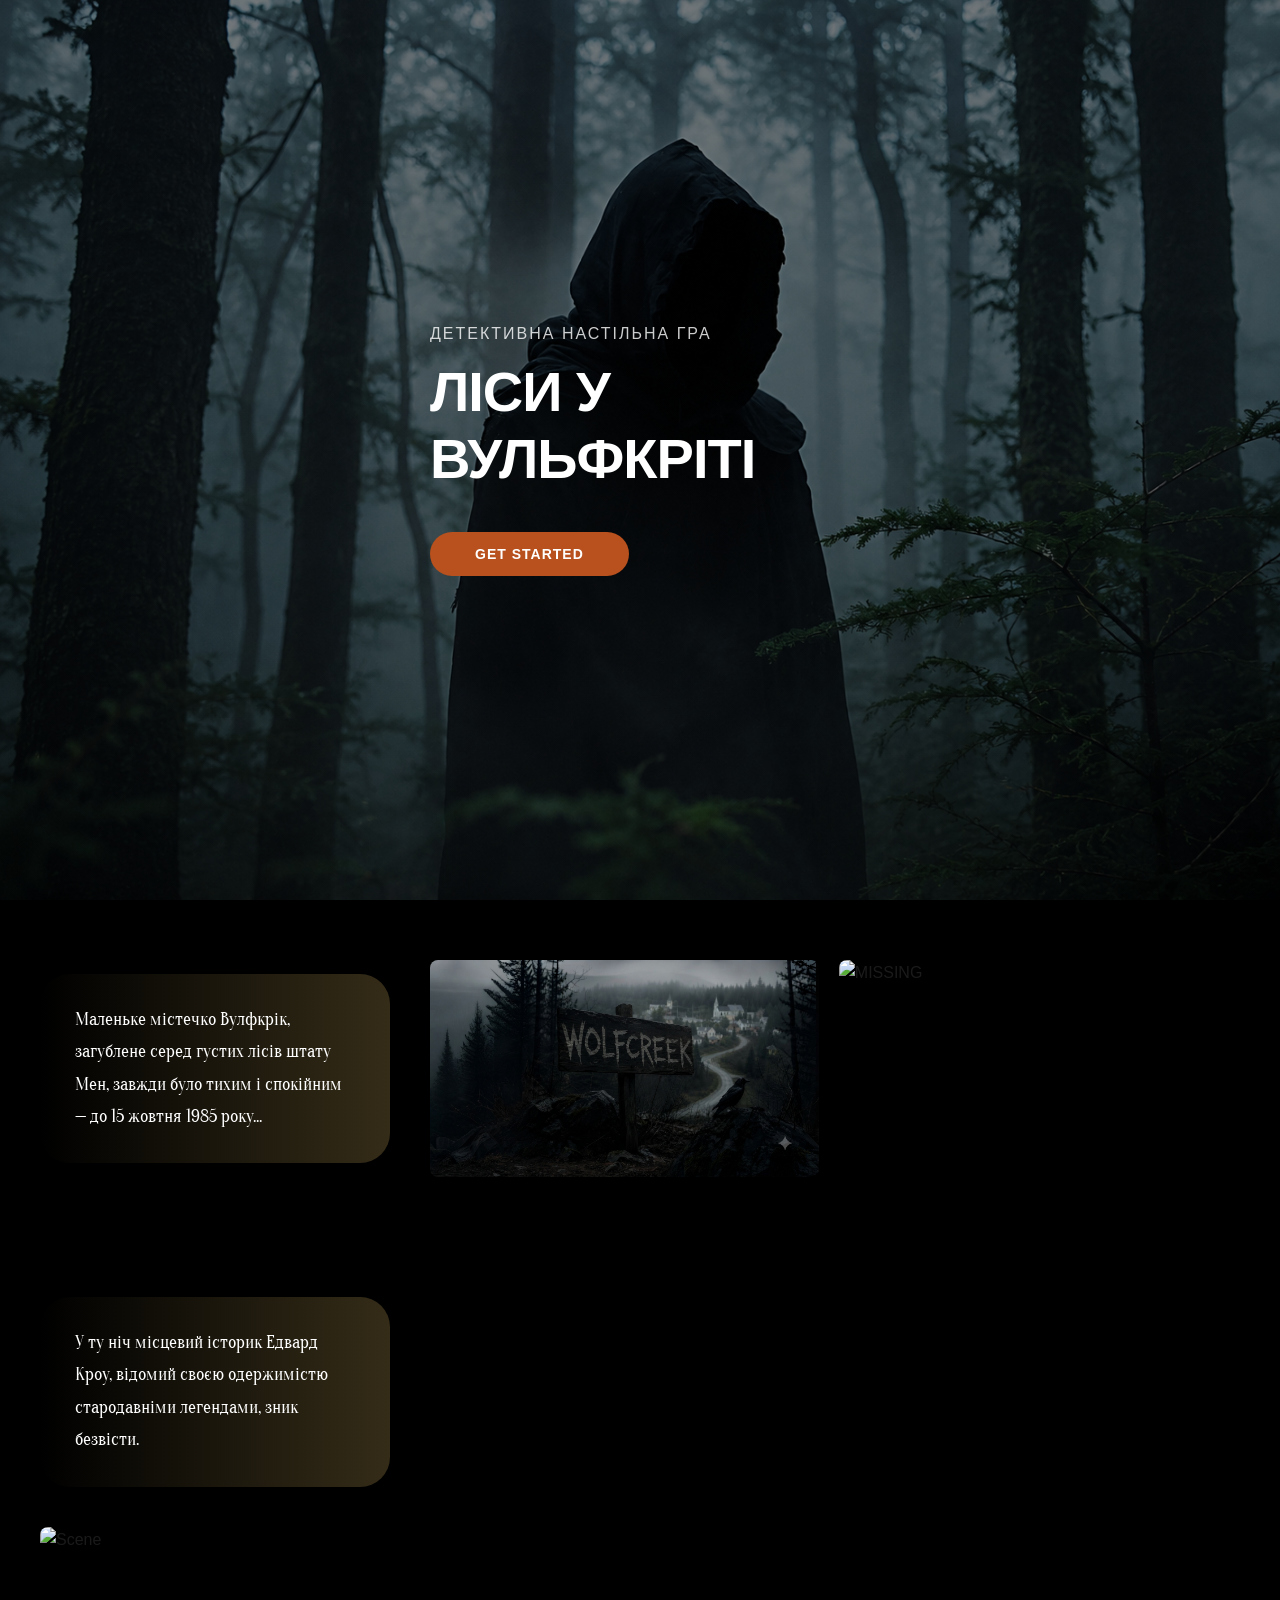
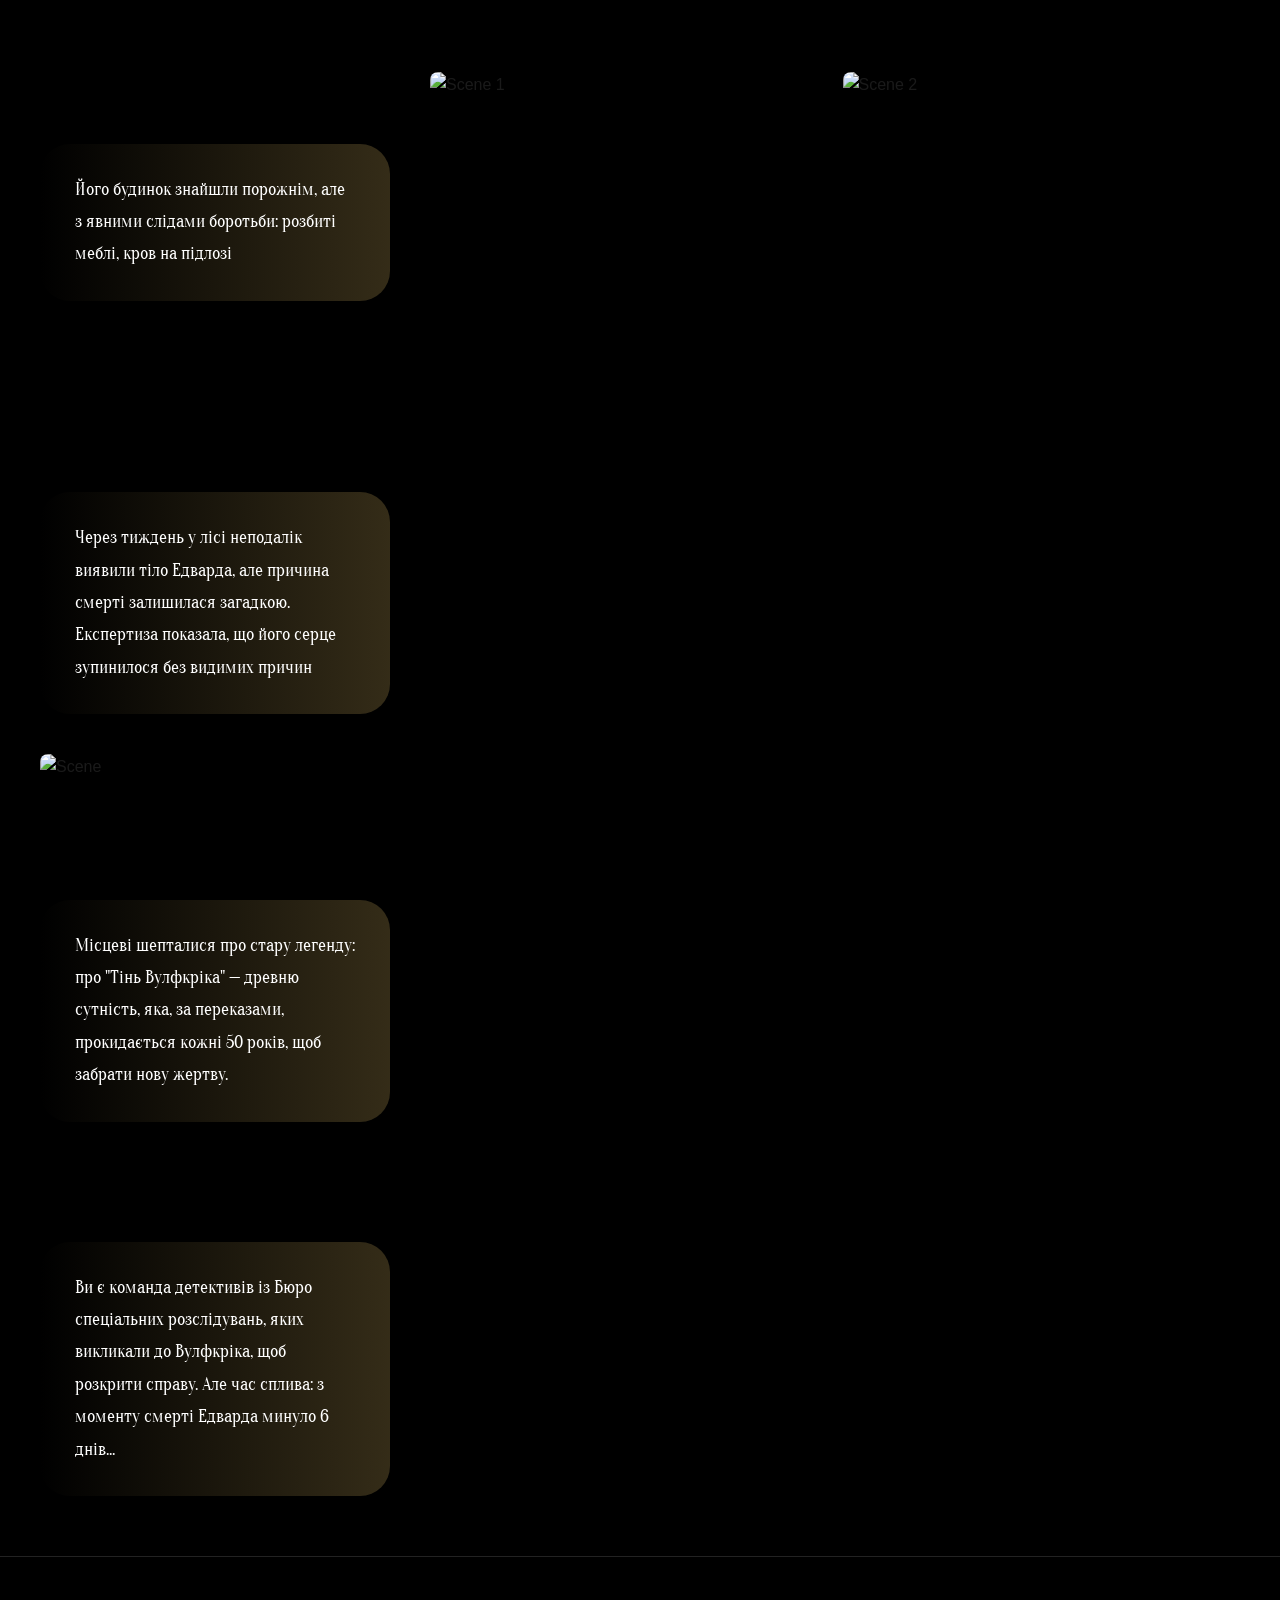
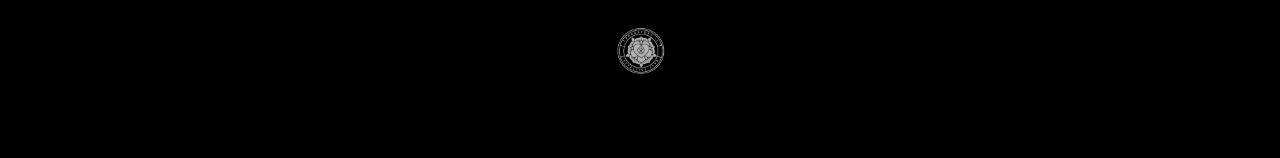
==== index.html @ d351cd29 "Replace all image files with PNG versions - Change until dawn yippie to .png - Change Без названия (" ====
<!DOCTYPE html>
<html lang="uk">
<head>
    <meta charset="UTF-8">
    <meta name="viewport" content="width=device-width, initial-scale=1.0">
    <title>Ліси у Вульфкріті</title>
    <link rel="stylesheet" href="style.css">
</head>
<body>
    <main>
        <!-- HERO -->
        <section class="hero">
            <div class="hero-content">
                <h1>
                    <span class="subtitle">ДЕТЕКТИВНА НАСТІЛЬНА ГРА</span>
                    <span class="title">ЛІСИ У ВУЛЬФКРІТІ</span>
                </h1>
                <button class="btn-start" id="btnStart">GET STARTED</button>
            </div>

            <div class="video-overlay" id="videoOverlay"></div>
            <div class="video-container" id="videoContainer">
                <button class="video-close" id="videoClose">✕</button>
                <video id="video" controls playsinline>
                    <source src="assets/video/KLIP.mp4" type="video/mp4">
                </video>
            </div>
        </section>

        <!-- STORY SECTIONS -->
        <section class="story-block">
            <div class="story-content">
                <div class="story-text">
                    <p>Маленьке містечко Вулфкрік, загублене серед густих лісів штату Мен, завжди було тихим і спокійним — до 15 жовтня 1985 року...</p>
                </div>
                <div class="story-images">
                    <img src="assets/images/wookfcreek.png" alt="WOLFCREEK">
                    <img src="assets/images/until dawn yippie_20260903_191157_0000.png" alt="MISSING">
                </div>
            </div>
        </section>

        <section class="story-block">
            <div class="story-content">
                <div class="story-text">
                    <p>У ту ніч місцевий історик Едвард Кроу, відомий своєю одержимістю стародавніми легендами, зник безвісти.</p>
                </div>
                <img src="assets/images/Без названия (5)_20260903_191218_0000.png" alt="Scene" class="story-image-full">
            </div>
        </section>

        <section class="story-block">
            <div class="story-content">
                <div class="story-text">
                    <p>Його будинок знайшли порожнім, але з явними слідами боротьби: розбиті меблі, кров на підлозі</p>
                </div>
                <div class="story-images-grid">
                    <img src="assets/images/Nature forest Cinematic Lighting setup_20260903_191206_0000.png" alt="Scene 1">
                    <img src="assets/images/small.png" alt="Scene 2">
                </div>
            </div>
        </section>

        <section class="story-block">
            <div class="story-content">
                <div class="story-text">
                    <p>Через тиждень у лісі неподалік виявили тіло Едварда, але причина смерті залишилася загадкою. Експертиза показала, що його серце зупинилося без видимих причин</p>
                </div>
                <img src="assets/images/Без названия (12)_20260903_191248_0000.png" alt="Scene" class="story-image-full">
            </div>
        </section>

        <section class="story-block">
            <div class="story-content">
                <div class="story-text">
                    <p>Місцеві шепталися про стару легенду: про "Тінь Вулфкріка" — древню сутність, яка, за переказами, прокидається кожні 50 років, щоб забрати нову жертву.</p>
                </div>
            </div>
        </section>

        <section class="story-block">
            <div class="story-content">
                <div class="story-text">
                    <p>Ви є команда детективів із Бюро спеціальних розслідувань, яких викликали до Вулфкріка, щоб розкрити справу. Але час сплива: з моменту смерті Едварда минуло 6 днів...</p>
                </div>
            </div>
        </section>

        <!-- FOOTER -->
        <footer class="footer">
            <img src="assets/logo.jpg" alt="Logo" class="footer-logo">
        </footer>
    </main>

    <script src="script.js"></script>
</body>
</html>
---- style.css ----
@import url('https://fonts.googleapis.com/css2?family=Oranienbaum&display=swap');

* {
    margin: 0;
    padding: 0;
    box-sizing: border-box;
}

body {
    background: #0a0a0a;
    color: #1a1a1a;
    font-family: 'Segoe UI', Tahoma, Geneva, Verdana, sans-serif;
    line-height: 1.6;
}

html {
    scroll-behavior: smooth;
}

/* HERO */
.hero {
    position: relative;
    width: 100%;
    height: 100vh;
    background: linear-gradient(rgba(0,0,0,0.5), rgba(0,0,0,0.5)), url('assets/images/ChatGPT_Image_23_июл_2026_г_,_06_25_40_20260903_191120_0000.png');
    background-size: cover;
    background-position: center;
    display: flex;
    align-items: center;
    justify-content: center;
    color: white;
}

.hero-content {
    text-align: left;
    max-width: 500px;
    padding: 0 40px;
}

.hero-content h1 {
    margin: 0;
    line-height: 1.2;
}

.subtitle {
    display: block;
    font-size: 16px;
    font-weight: 300;
    letter-spacing: 2px;
    margin-bottom: 15px;
    opacity: 0.8;
}

.title {
    display: block;
    font-size: 56px;
    font-weight: 700;
    letter-spacing: -1px;
    margin-bottom: 40px;
}

.btn-start {
    background: #b8511d;
    color: white;
    border: none;
    padding: 14px 45px;
    font-size: 14px;
    font-weight: 600;
    letter-spacing: 1px;
    border-radius: 50px;
    cursor: pointer;
    transition: all 0.3s ease;
    text-transform: uppercase;
}

.btn-start:hover {
    background: #9d4519;
    transform: scale(1.05);
}

/* VIDEO */
.video-overlay {
    position: fixed;
    top: 0;
    left: 0;
    width: 100%;
    height: 100%;
    background: rgba(0,0,0,0.8);
    opacity: 0;
    visibility: hidden;
    z-index: 100;
    transition: all 0.3s ease;
}

.video-overlay.active {
    opacity: 1;
    visibility: visible;
}

.video-container {
    position: fixed;
    top: 50%;
    left: 50%;
    transform: translate(-50%, -50%) scale(0.95);
    width: 90%;
    max-width: 800px;
    z-index: 101;
    opacity: 0;
    visibility: hidden;
    transition: all 0.3s ease;
}

.video-container.active {
    opacity: 1;
    visibility: visible;
    transform: translate(-50%, -50%) scale(1);
}

.video-container video {
    width: 100%;
    height: auto;
    display: block;
    background: #000;
}

.video-close {
    position: absolute;
    top: -40px;
    right: 0;
    background: none;
    border: none;
    color: white;
    font-size: 28px;
    cursor: pointer;
    opacity: 0.7;
    transition: opacity 0.2s;
}

.video-close:hover {
    opacity: 1;
}

/* STORY BLOCKS */
.story-block {
    background: #000;
    padding: 60px 40px;
    min-height: auto;
}

.story-content {
    max-width: 1200px;
    margin: 0 auto;
    display: flex;
    gap: 40px;
    align-items: center;
    flex-wrap: wrap;
}

.story-text {
    background: linear-gradient(to right, rgba(0, 0, 0, 0.25), rgba(209, 176, 95, 0.25));
    padding: 30px 35px;
    border-radius: 30px;
    flex: 0 1 350px;
    font-size: 18px;
    line-height: 1.8;
    color: #ffffff;
    backdrop-filter: blur(10px);
}

.story-text p {
    margin: 0;
    font-family: 'Oranienbaum', serif;
    color: #ffffff;
}

.story-images {
    display: flex;
    gap: 20px;
    flex: 1;
    min-width: 300px;
}

.story-images img {
    width: 48%;
    height: auto;
    object-fit: cover;
    border-radius: 8px;
}

.story-image-full {
    width: 100%;
    height: auto;
    max-height: 500px;
    object-fit: cover;
    border-radius: 8px;
}

.story-images-grid {
    display: grid;
    grid-template-columns: 1fr 1fr;
    gap: 15px;
    flex: 1;
    min-width: 300px;
}

.story-images-grid img {
    width: 100%;
    height: 300px;
    object-fit: cover;
    border-radius: 8px;
}

/* FOOTER */
.footer {
    background: #000;
    padding: 40px 20px;
    text-align: center;
    border-top: 1px solid #222;
}

.footer-logo {
    max-width: 80px;
    height: auto;
    opacity: 0.7;
}

/* MOBILE */
@media (max-width: 768px) {
    .title {
        font-size: 32px;
        margin-bottom: 25px;
    }

    .subtitle {
        font-size: 13px;
        margin-bottom: 10px;
    }

    .btn-start {
        padding: 12px 35px;
        font-size: 12px;
    }

    .story-content {
        flex-direction: column;
        padding: 40px 20px;
        gap: 20px;
    }

    .story-text {
        width: 100%;
        flex: 1;
        font-size: 16px;
        padding: 25px 20px;
        border-radius: 20px;
        background: linear-gradient(to right, rgba(0, 0, 0, 0.25), rgba(209, 176, 95, 0.25));
        backdrop-filter: blur(10px);
        color: #ffffff;
    }

    .story-text p {
        color: #ffffff;
        font-family: 'Oranienbaum', serif;
    }

    .story-images,
    .story-images-grid {
        width: 100%;
    }

    .story-image-full {
        max-height: 400px;
    }

    .story-images-grid img {
        height: 200px;
    }

    .hero-content {
        padding: 0 20px;
    }

    .story-block {
        padding: 40px 0;
    }
}
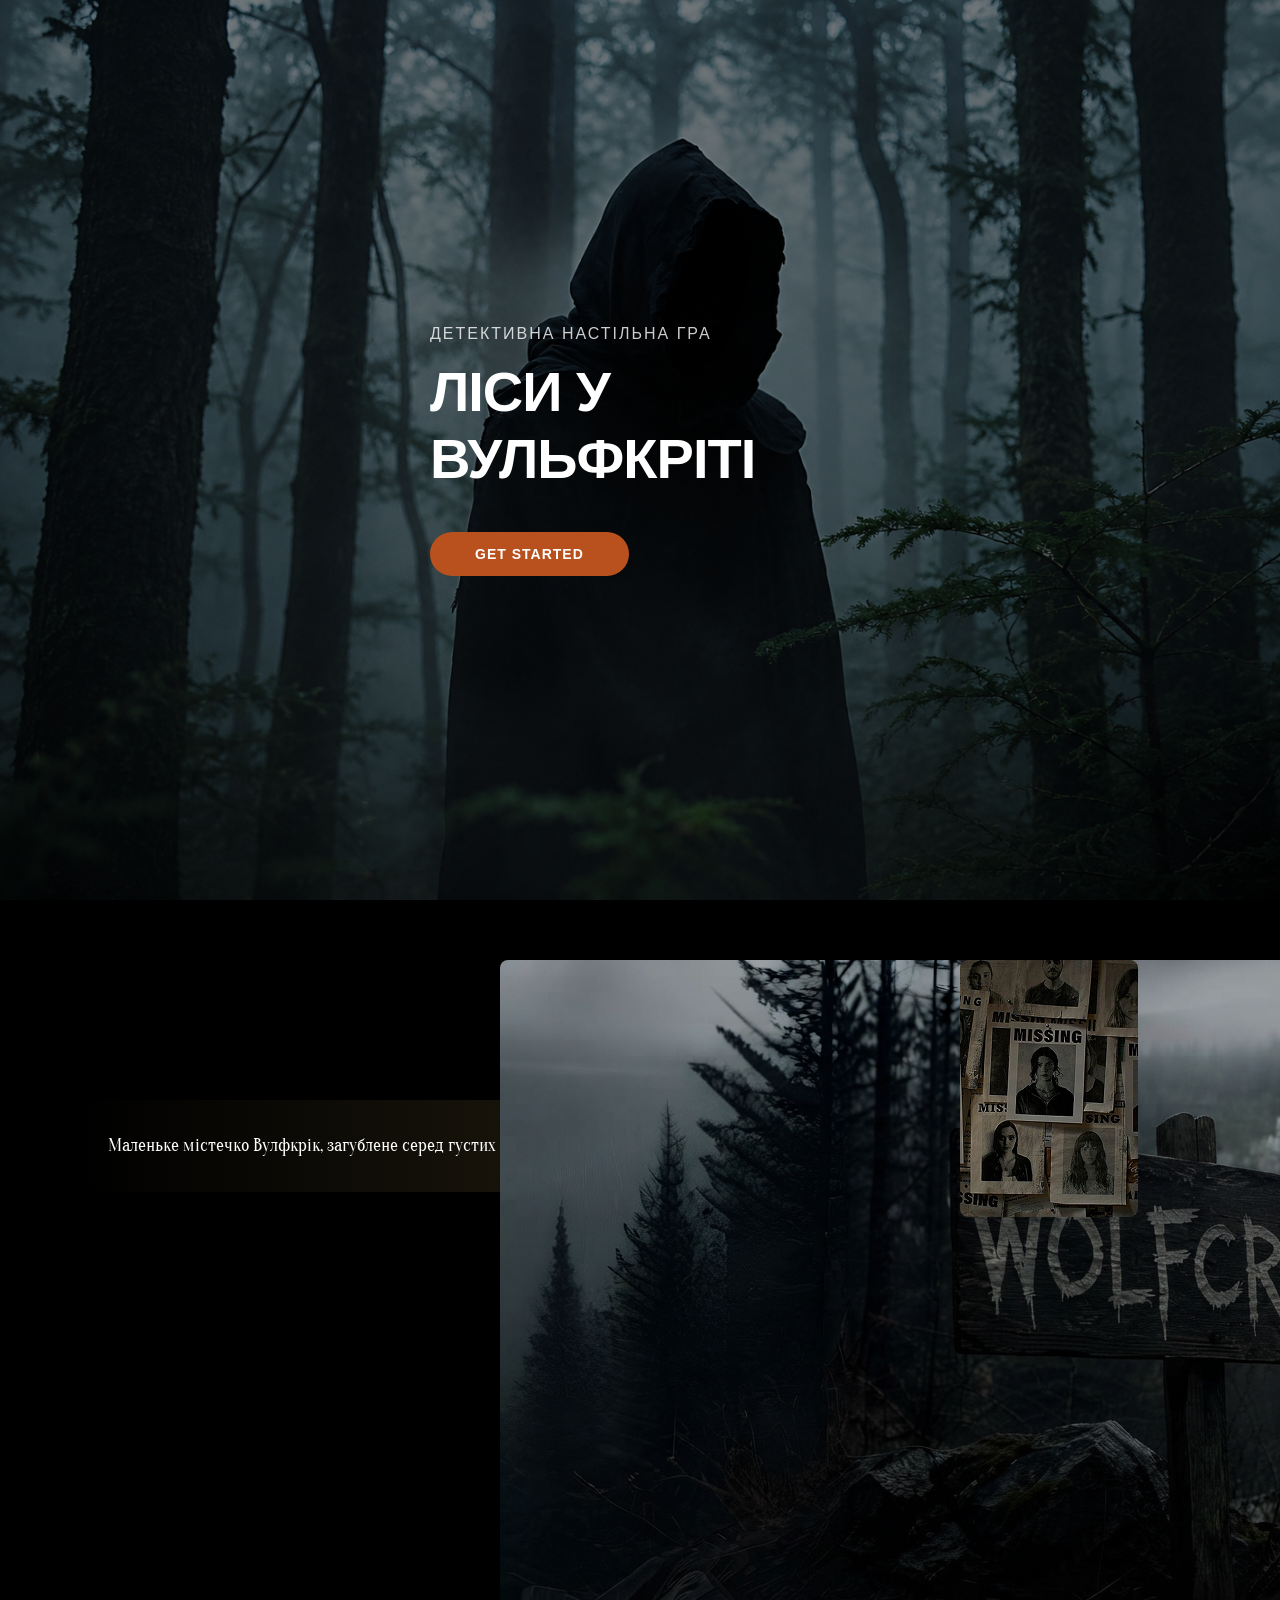
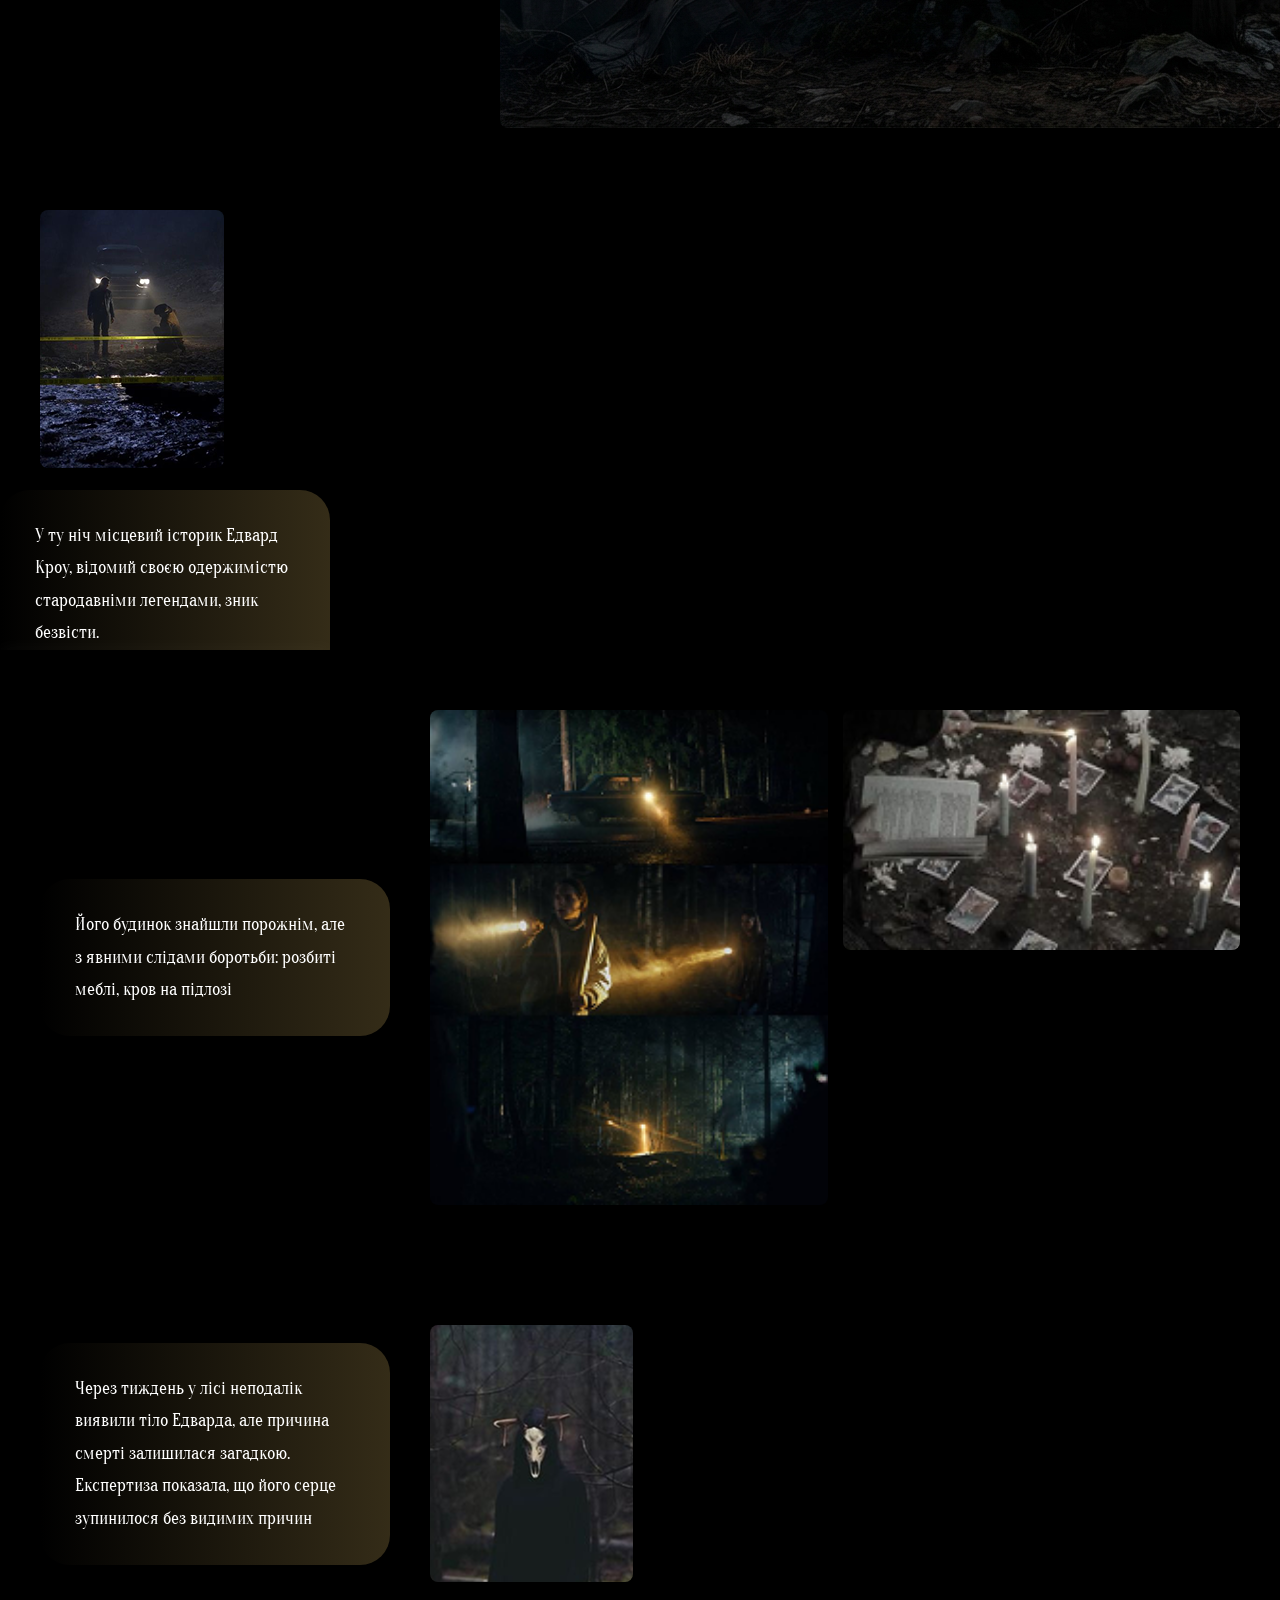
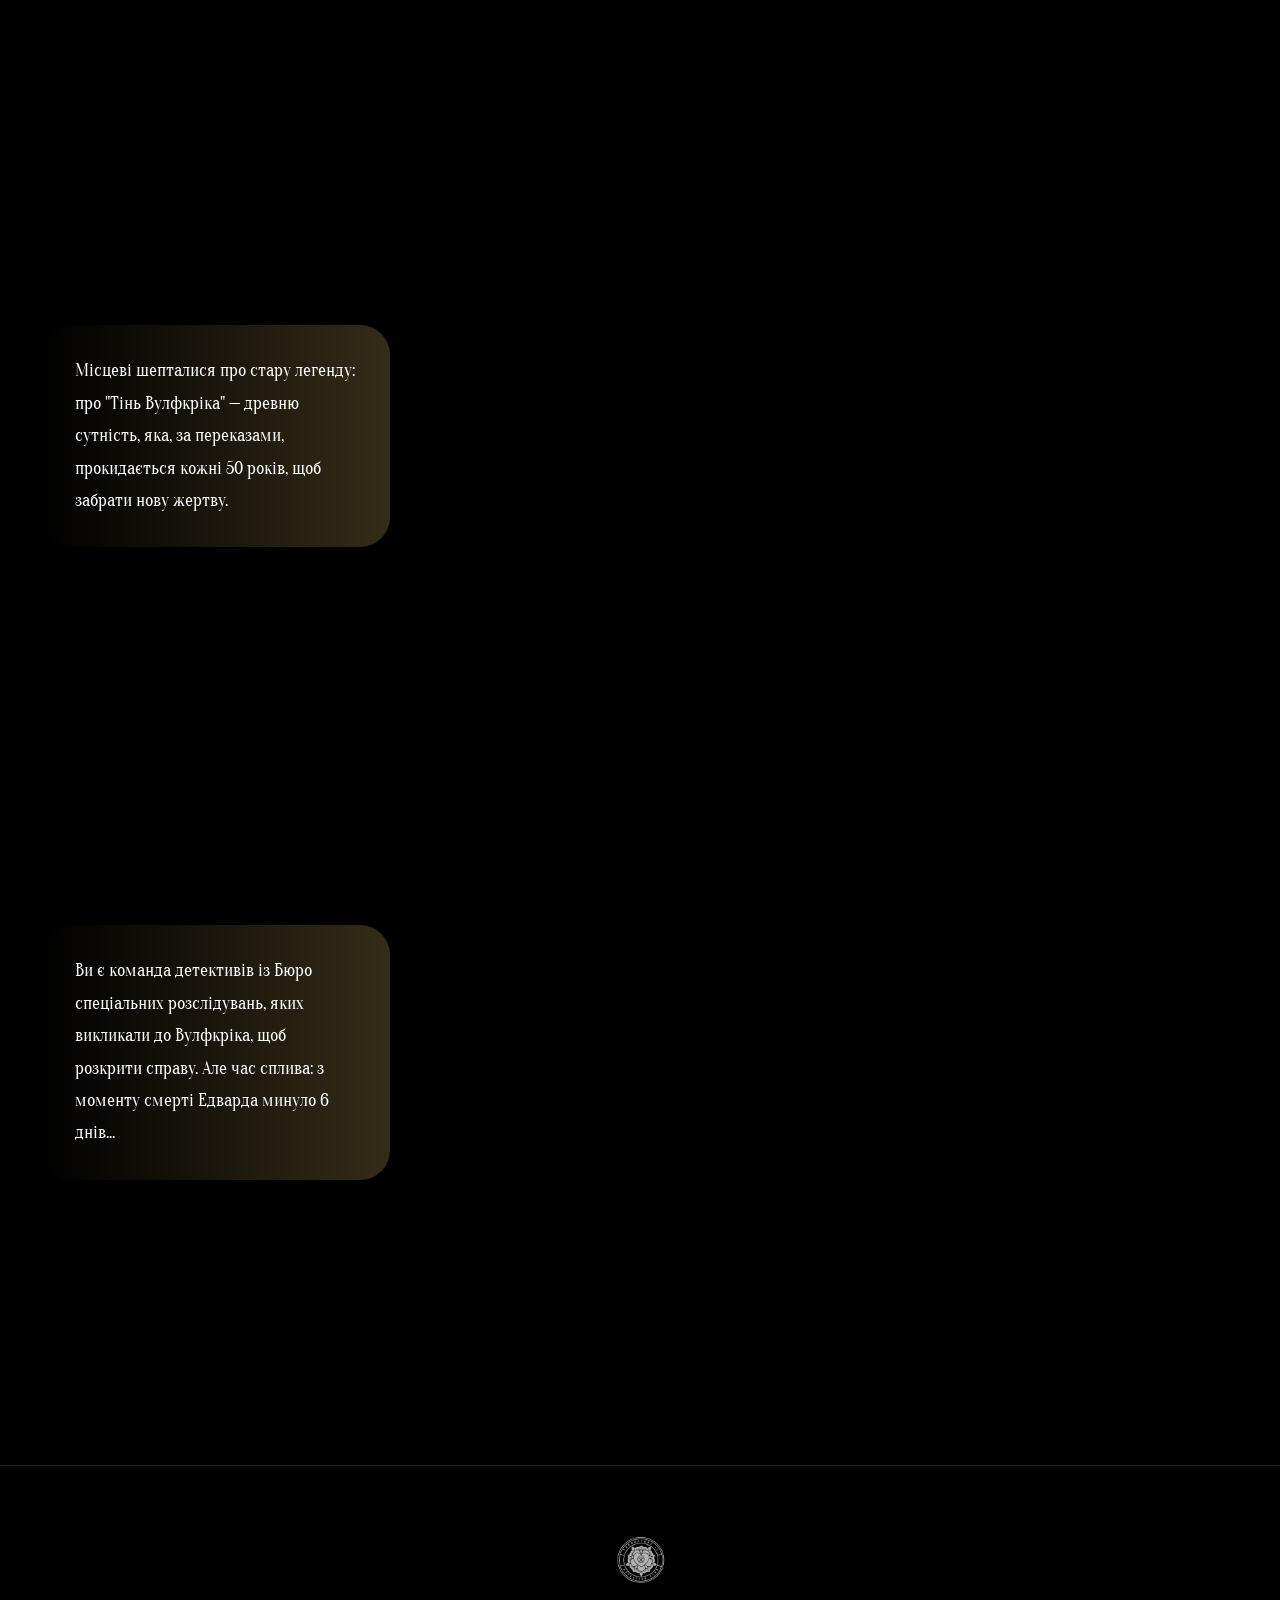
==== commit 77d4d1c0: "Position images and text with absolute coordinates - Position wookfcreek.png at left 500px - Positio" ====
--- a/index.html
+++ b/index.html
@@ -28,21 +28,21 @@
         </section>
 
         <!-- STORY SECTIONS -->
-        <section class="story-block">
+        <section class="story-block story-block-1">
             <div class="story-content">
-                <div class="story-text">
+                <div class="story-text text-top-200-right-200">
                     <p>Маленьке містечко Вулфкрік, загублене серед густих лісів штату Мен, завжди було тихим і спокійним — до 15 жовтня 1985 року...</p>
                 </div>
                 <div class="story-images">
-                    <img src="assets/images/wookfcreek.png" alt="WOLFCREEK">
-                    <img src="assets/images/until dawn yippie_20260903_191157_0000.png" alt="MISSING">
+                    <img src="assets/images/wookfcreek.png" alt="WOLFCREEK" class="image-left-500">
+                    <img src="assets/images/until dawn yippie_20260903_191157_0000.png" alt="MISSING" class="image-left-960">
                 </div>
             </div>
         </section>
 
-        <section class="story-block">
+        <section class="story-block story-block-2">
             <div class="story-content">
-                <div class="story-text">
+                <div class="story-text text-top-340-right-950">
                     <p>У ту ніч місцевий історик Едвард Кроу, відомий своєю одержимістю стародавніми легендами, зник безвісти.</p>
                 </div>
                 <img src="assets/images/Без названия (5)_20260903_191218_0000.png" alt="Scene" class="story-image-full">
--- a/style.css
+++ b/style.css
@@ -144,7 +144,16 @@
 .story-block {
     background: #000;
     padding: 60px 40px;
-    min-height: auto;
+    min-height: 600px;
+    position: relative;
+}
+
+.story-block-1 {
+    min-height: 850px;
+}
+
+.story-block-2 {
+    min-height: 500px;
 }
 
 .story-content {
@@ -181,17 +190,17 @@
 }
 
 .story-images img {
-    width: 48%;
-    height: auto;
-    object-fit: cover;
+    width: auto;
+    height: auto;
+    object-fit: contain;
     border-radius: 8px;
 }
 
 .story-image-full {
-    width: 100%;
-    height: auto;
-    max-height: 500px;
-    object-fit: cover;
+    width: auto;
+    height: auto;
+    max-width: 100%;
+    object-fit: contain;
     border-radius: 8px;
 }
 
@@ -205,9 +214,34 @@
 
 .story-images-grid img {
     width: 100%;
-    height: 300px;
-    object-fit: cover;
+    height: auto;
+    object-fit: contain;
     border-radius: 8px;
+}
+
+/* POSITIONING */
+.image-left-500 {
+    position: absolute;
+    left: 500px;
+    top: 60px;
+}
+
+.image-left-960 {
+    position: absolute;
+    left: 960px;
+    top: 60px;
+}
+
+.text-top-200-right-200 {
+    position: absolute;
+    top: 200px;
+    right: 200px;
+}
+
+.text-top-340-right-950 {
+    position: absolute;
+    top: 340px;
+    right: 950px;
 }
 
 /* FOOTER */
@@ -269,11 +303,12 @@
     }
 
     .story-image-full {
-        max-height: 400px;
+        max-width: 100%;
+        height: auto;
     }
 
     .story-images-grid img {
-        height: 200px;
+        height: auto;
     }
 
     .hero-content {
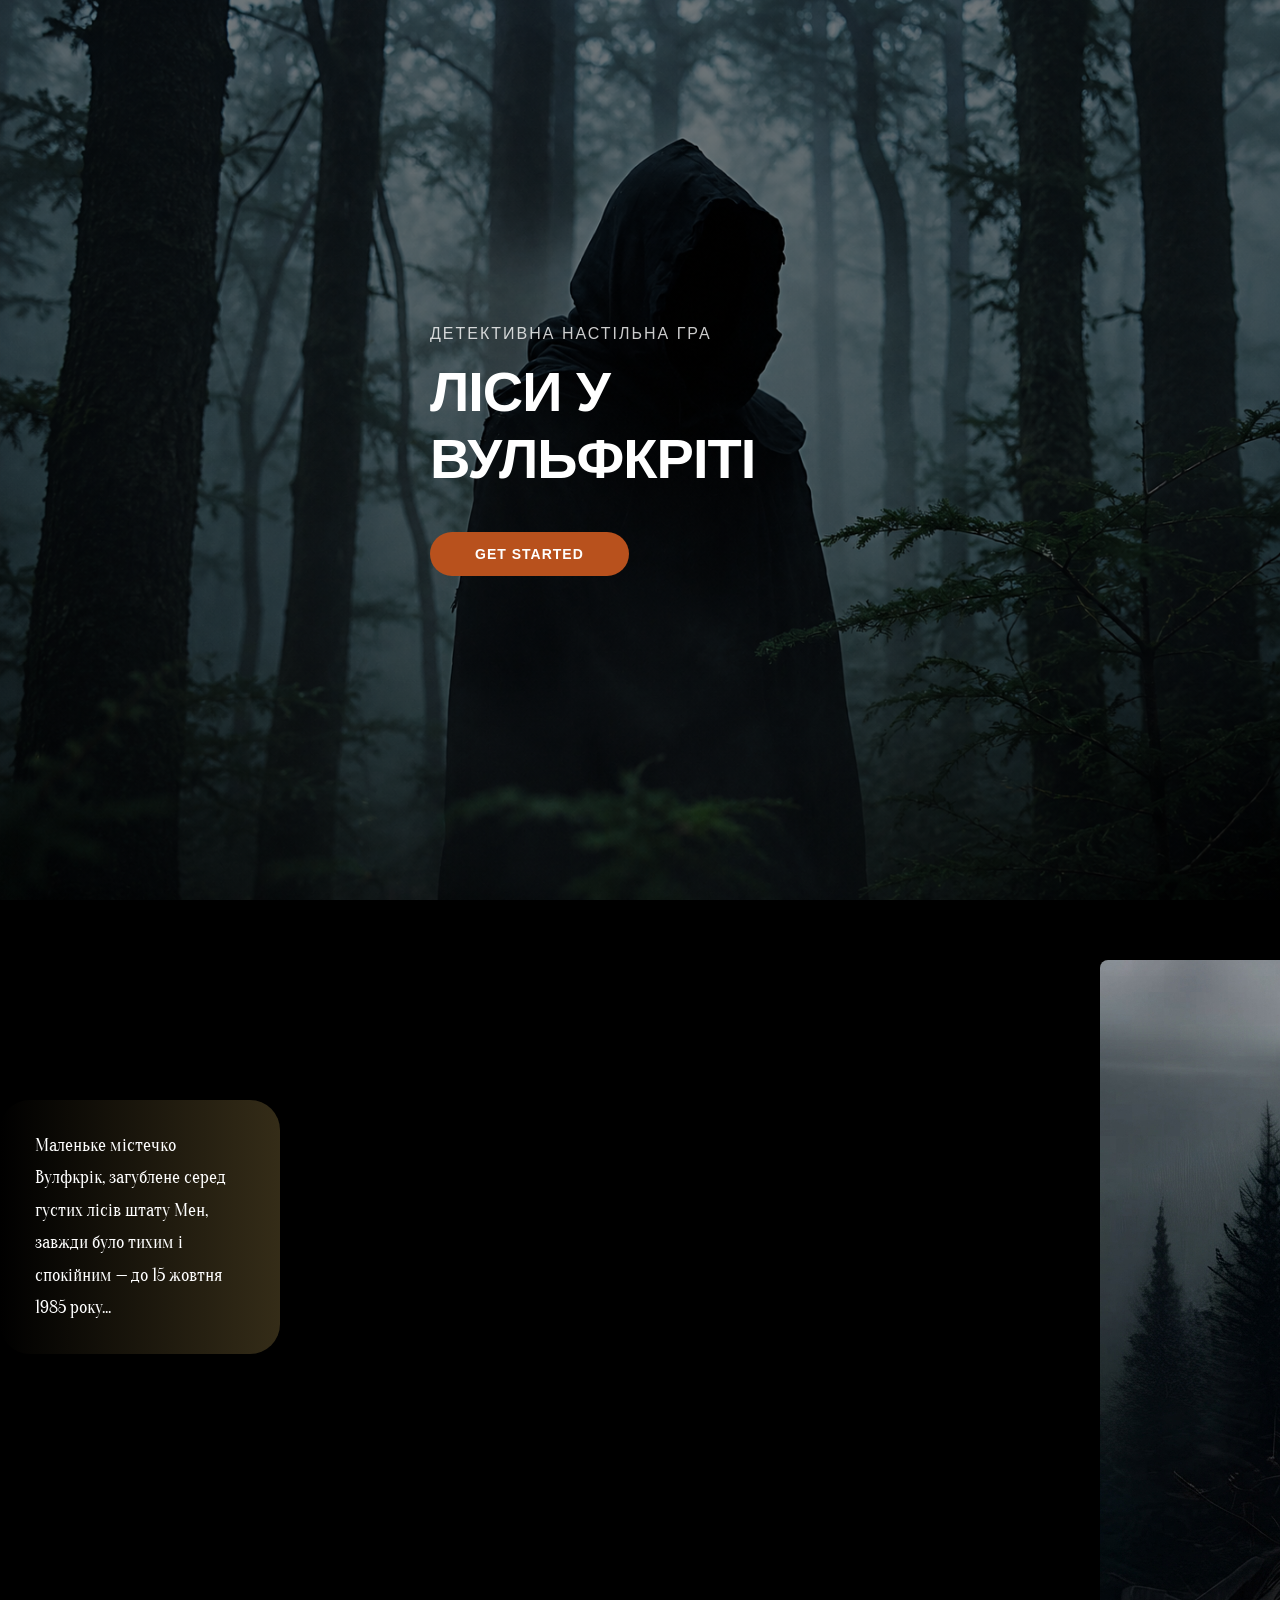
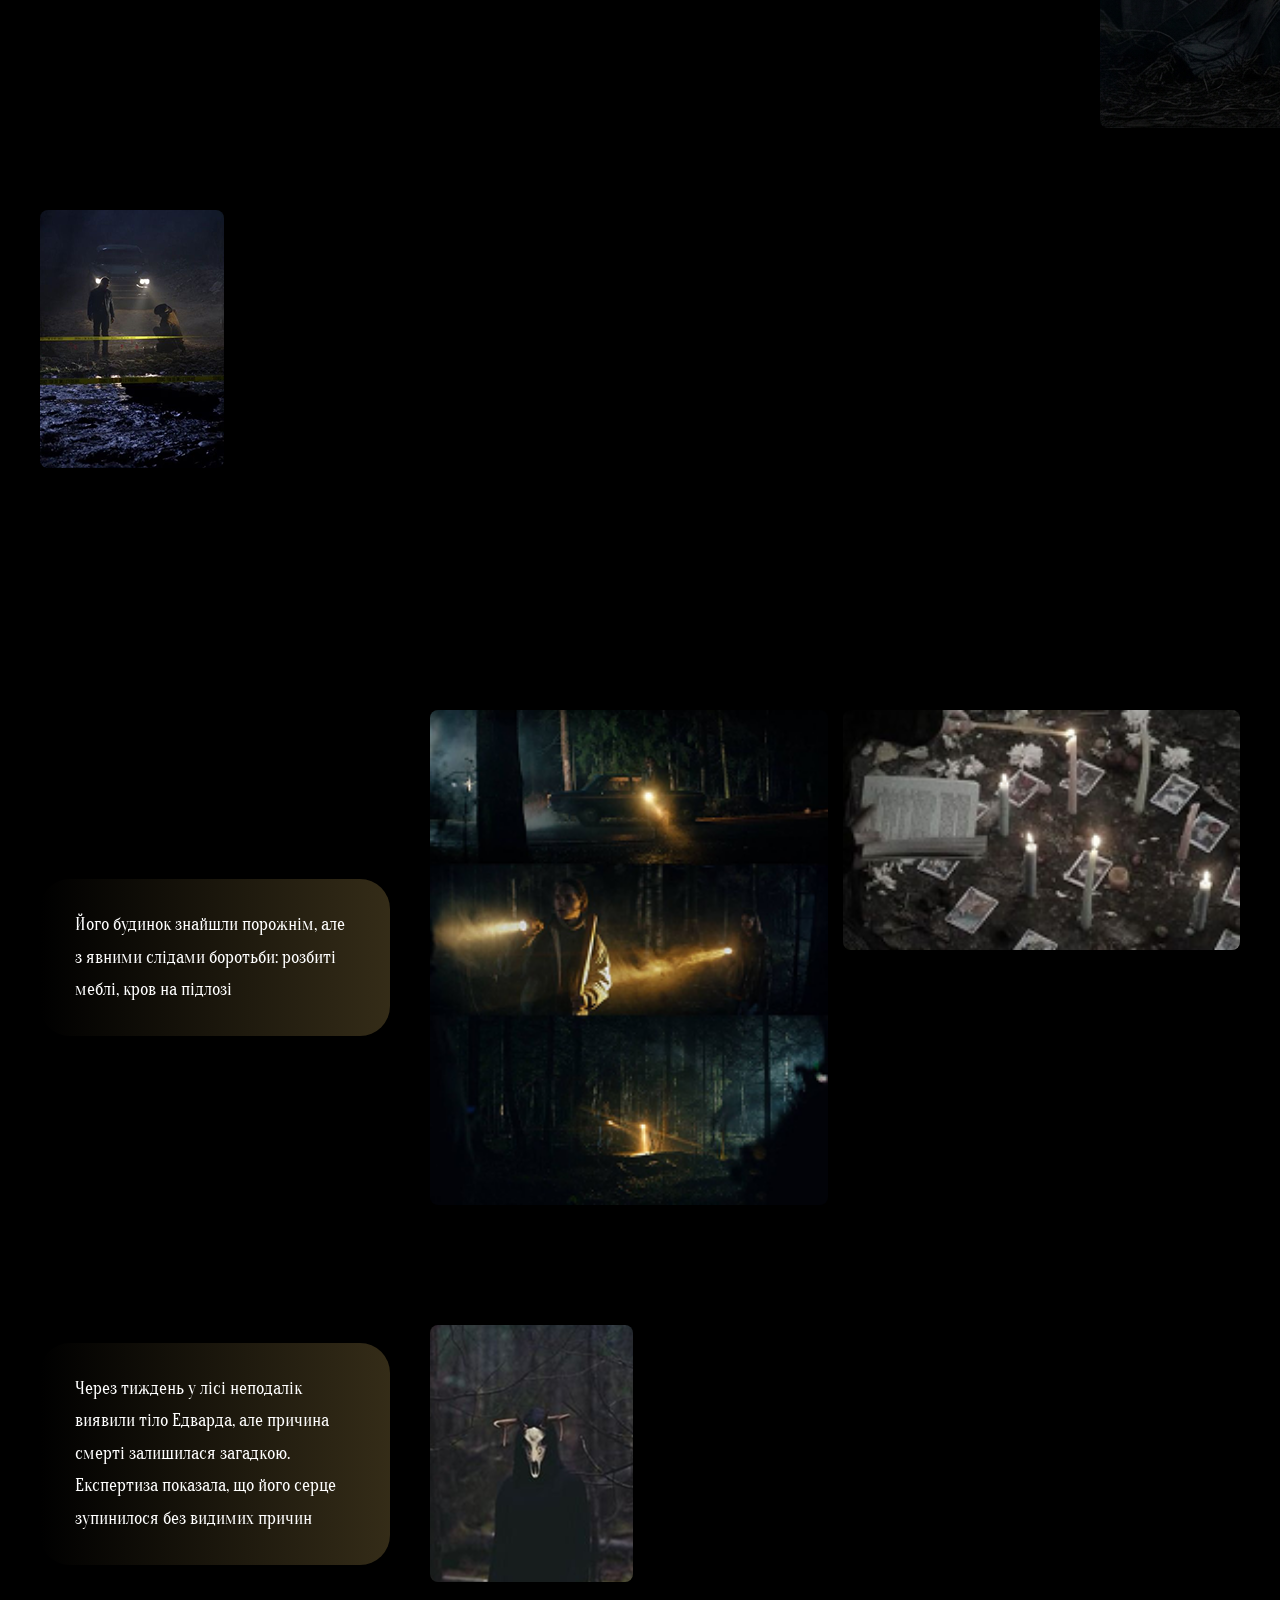
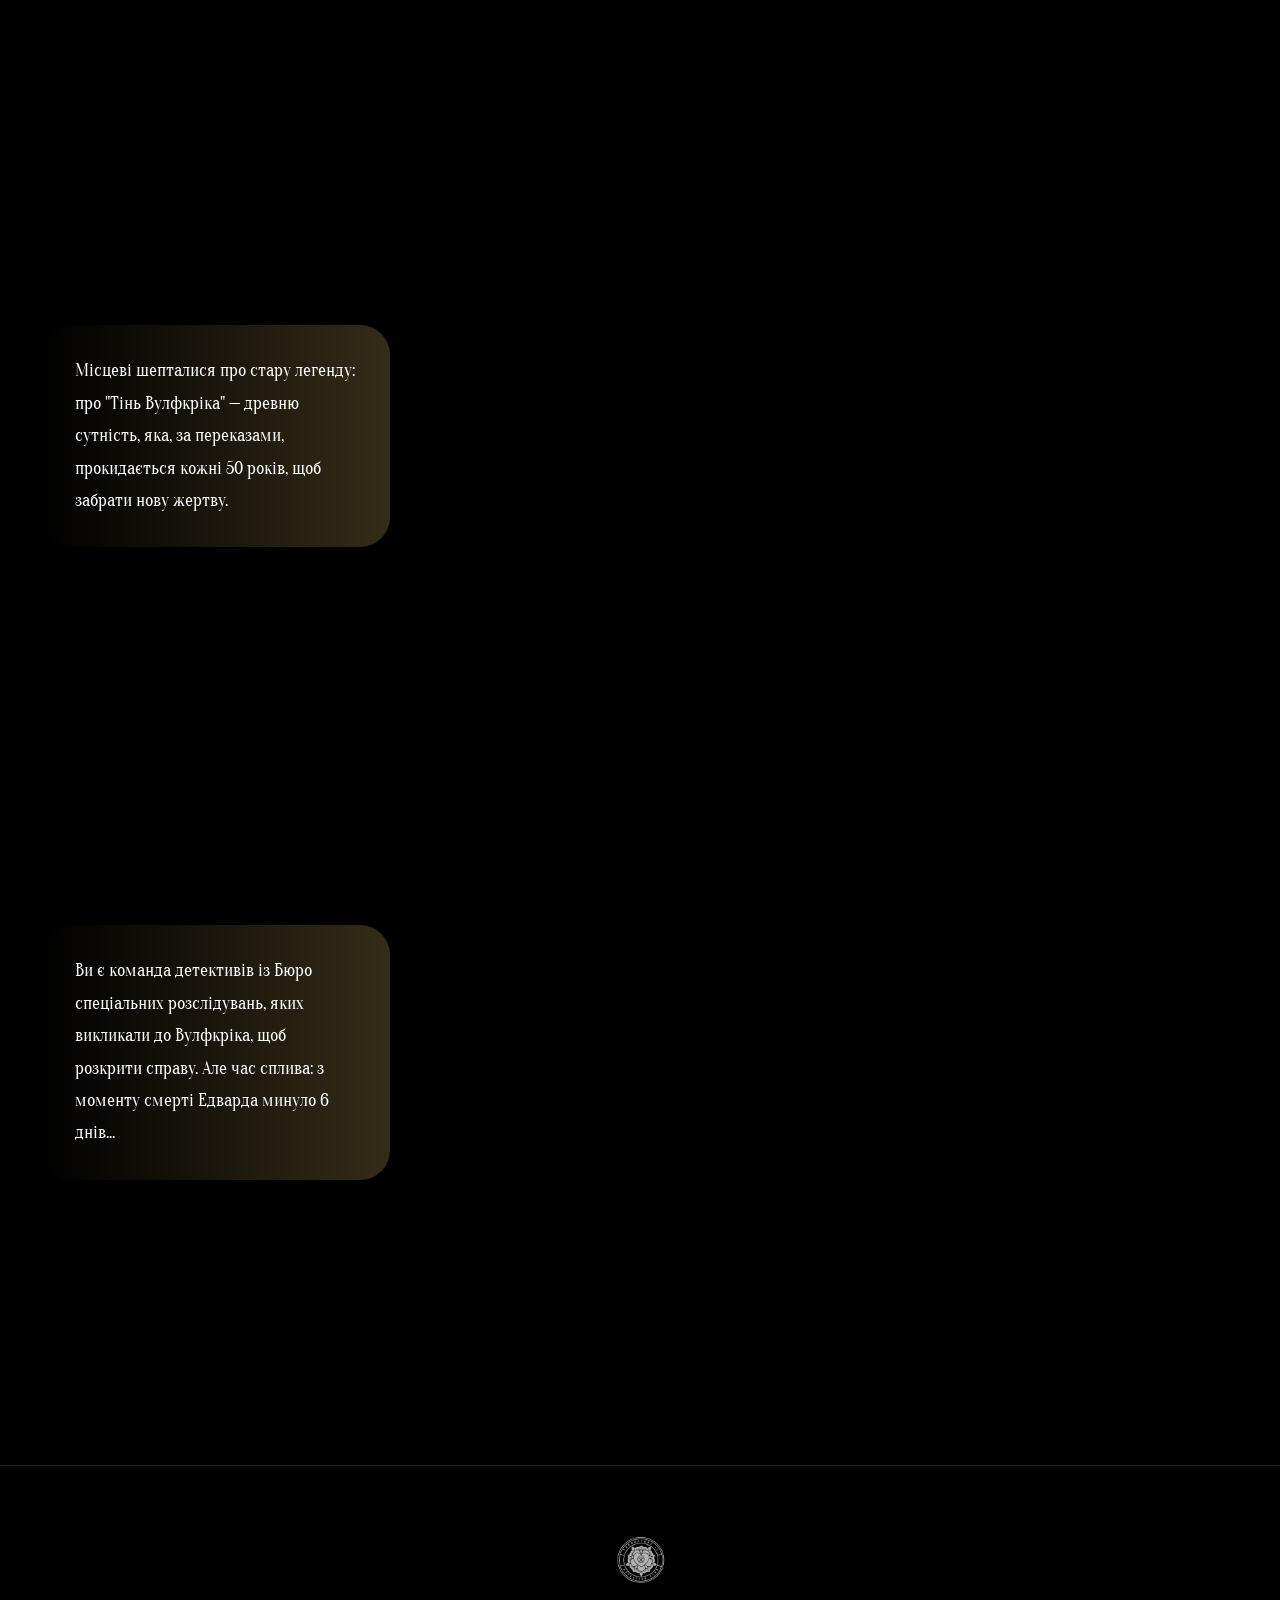
==== commit eb3ba8e5: "Set explicit width and height for each image - img-wookfcreek: 1376x768px - img-yippie: 178x257px - " ====
--- a/index.html
+++ b/index.html
@@ -34,8 +34,8 @@
                     <p>Маленьке містечко Вулфкрік, загублене серед густих лісів штату Мен, завжди було тихим і спокійним — до 15 жовтня 1985 року...</p>
                 </div>
                 <div class="story-images">
-                    <img src="assets/images/wookfcreek.png" alt="WOLFCREEK" class="image-left-500">
-                    <img src="assets/images/until dawn yippie_20260903_191157_0000.png" alt="MISSING" class="image-left-960">
+                    <img src="assets/images/wookfcreek.png" alt="WOLFCREEK" class="image-left-500 img-wookfcreek">
+                    <img src="assets/images/until dawn yippie_20260903_191157_0000.png" alt="MISSING" class="image-left-960 img-yippie">
                 </div>
             </div>
         </section>
@@ -45,7 +45,7 @@
                 <div class="story-text text-top-340-right-950">
                     <p>У ту ніч місцевий історик Едвард Кроу, відомий своєю одержимістю стародавніми легендами, зник безвісти.</p>
                 </div>
-                <img src="assets/images/Без названия (5)_20260903_191218_0000.png" alt="Scene" class="story-image-full">
+                <img src="assets/images/Без названия (5)_20260903_191218_0000.png" alt="Scene" class="story-image-full img-scene1">
             </div>
         </section>
 
@@ -55,8 +55,8 @@
                     <p>Його будинок знайшли порожнім, але з явними слідами боротьби: розбиті меблі, кров на підлозі</p>
                 </div>
                 <div class="story-images-grid">
-                    <img src="assets/images/Nature forest Cinematic Lighting setup_20260903_191206_0000.png" alt="Scene 1">
-                    <img src="assets/images/small.png" alt="Scene 2">
+                    <img src="assets/images/Nature forest Cinematic Lighting setup_20260903_191206_0000.png" alt="Scene 1" class="img-forest">
+                    <img src="assets/images/small.png" alt="Scene 2" class="img-small">
                 </div>
             </div>
         </section>
@@ -66,7 +66,7 @@
                 <div class="story-text">
                     <p>Через тиждень у лісі неподалік виявили тіло Едварда, але причина смерті залишилася загадкою. Експертиза показала, що його серце зупинилося без видимих причин</p>
                 </div>
-                <img src="assets/images/Без названия (12)_20260903_191248_0000.png" alt="Scene" class="story-image-full">
+                <img src="assets/images/Без названия (12)_20260903_191248_0000.png" alt="Scene" class="story-image-full img-scene2">
             </div>
         </section>
 
--- a/style.css
+++ b/style.css
@@ -222,26 +222,57 @@
 /* POSITIONING */
 .image-left-500 {
     position: absolute;
-    left: 500px;
+    left: 1100px;
     top: 60px;
 }
 
 .image-left-960 {
     position: absolute;
-    left: 960px;
+    left: 1900px;
     top: 60px;
 }
 
 .text-top-200-right-200 {
     position: absolute;
     top: 200px;
-    right: 200px;
+    right: 1000px;
 }
 
 .text-top-340-right-950 {
     position: absolute;
     top: 340px;
-    right: 950px;
+    right: 1300px;
+}
+
+/* IMAGE SIZES */
+.img-wookfcreek {
+    width: 1376px;
+    height: 768px;
+}
+
+.img-yippie {
+    width: 178px;
+    height: 257px;
+}
+
+.img-scene1 {
+    width: 184px;
+    height: 258px;
+}
+
+.img-forest {
+    width: 207px;
+    height: 258px;
+}
+
+.img-small {
+    width: 187px;
+    height: 113px;
+}
+
+.img-scene2 {
+    width: 203px;
+    height: 257px;
 }
 
 /* FOOTER */
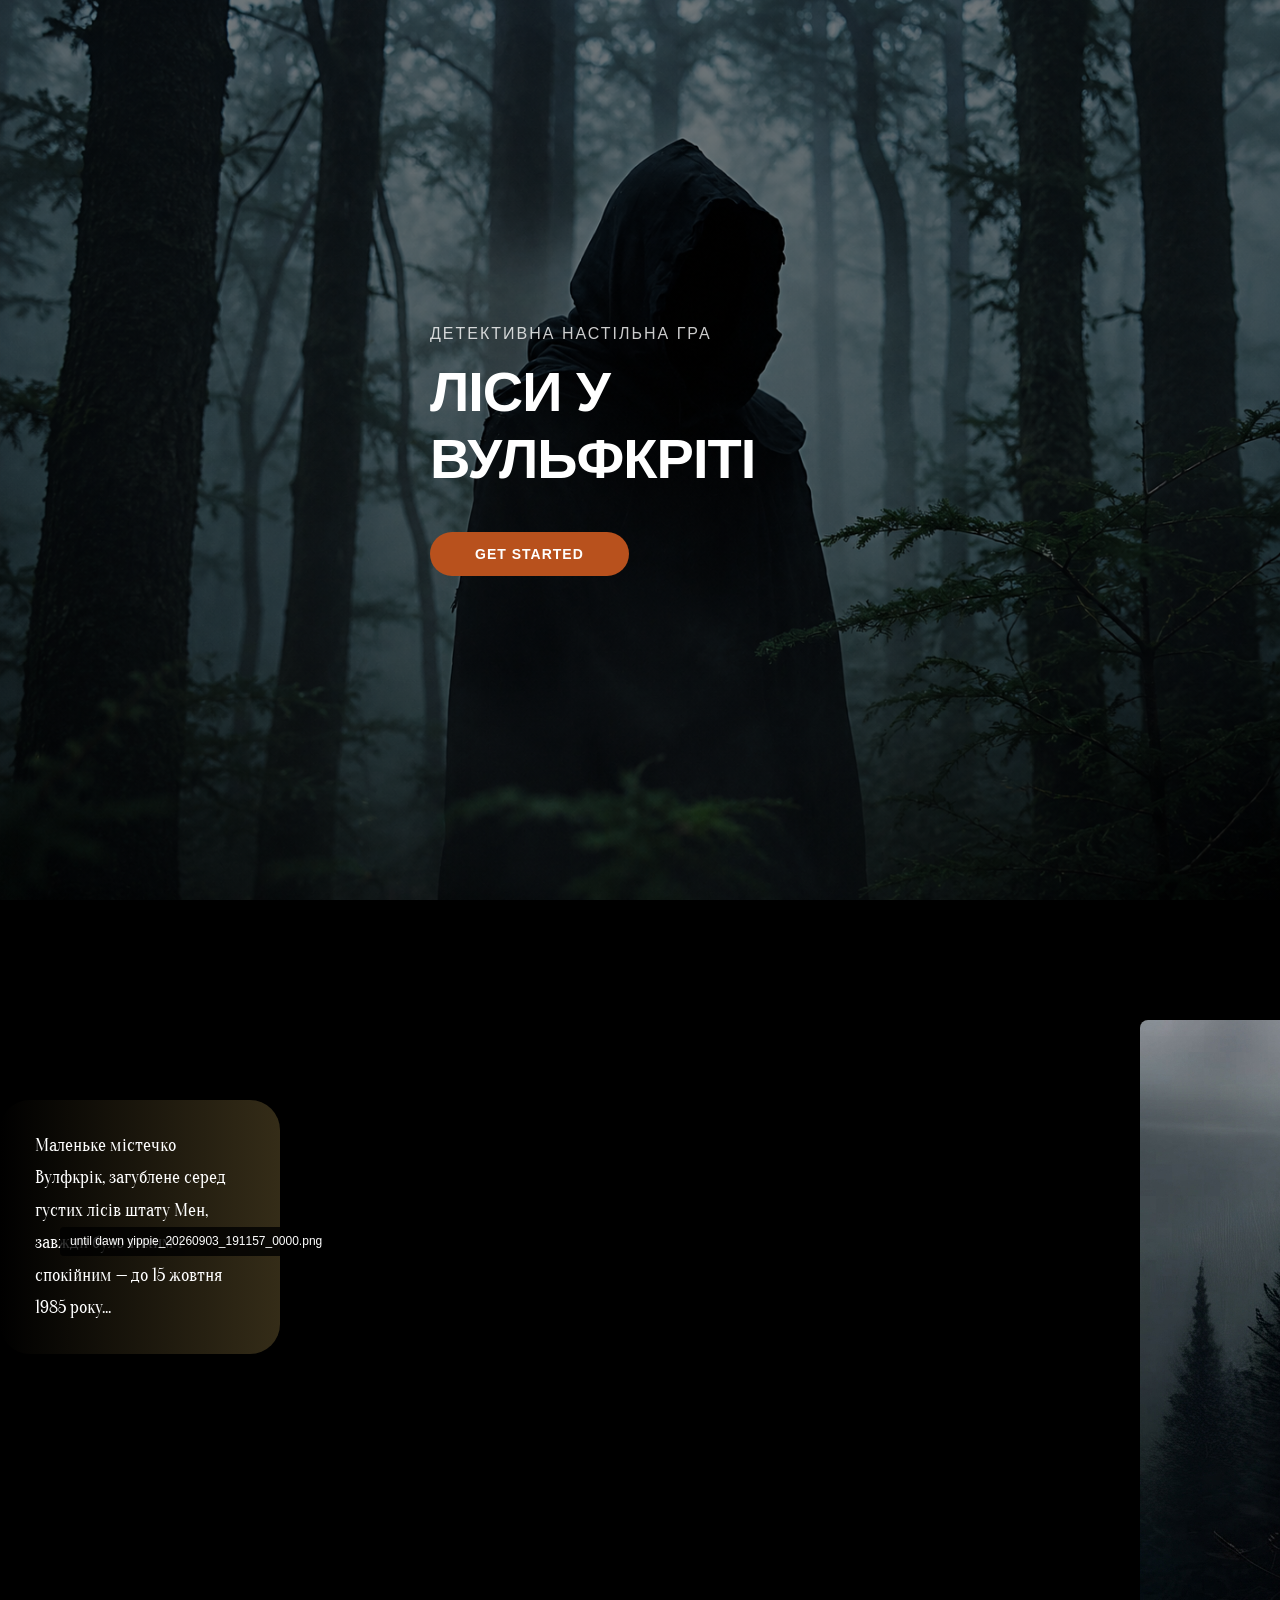
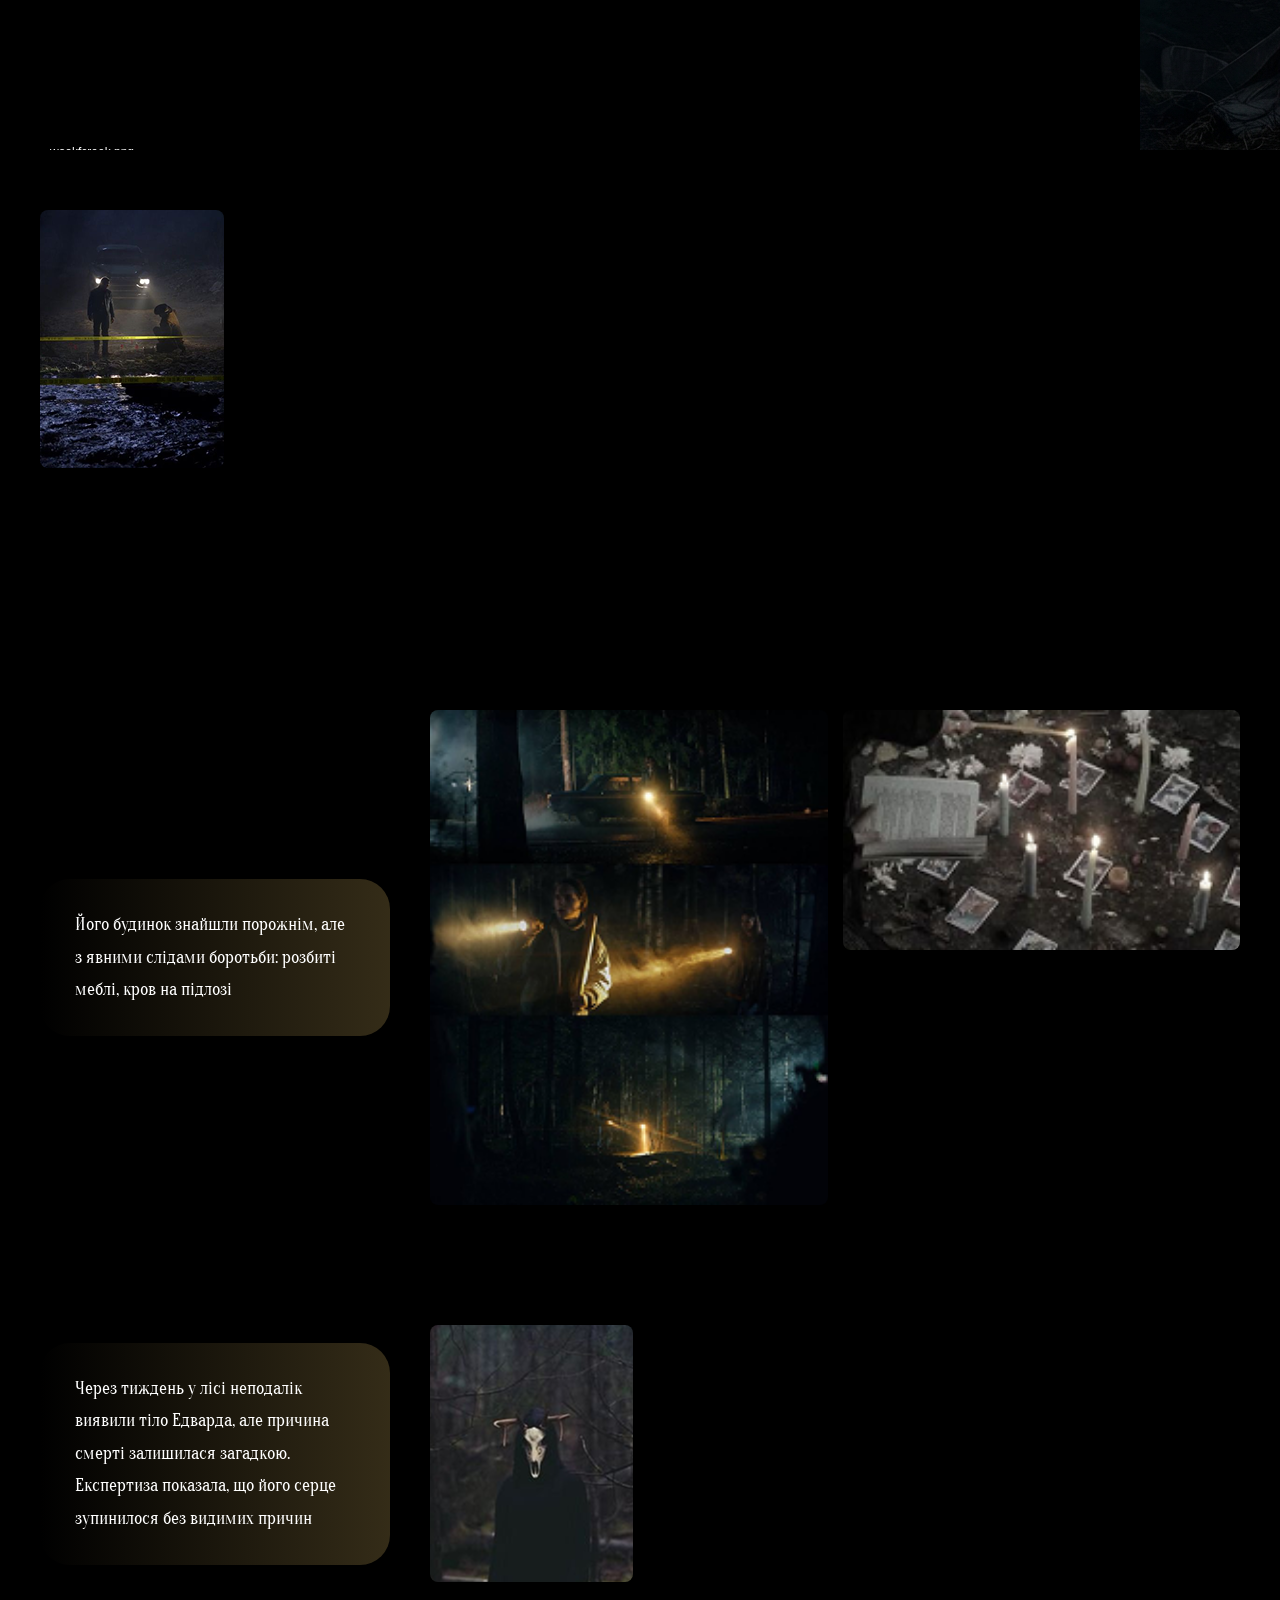
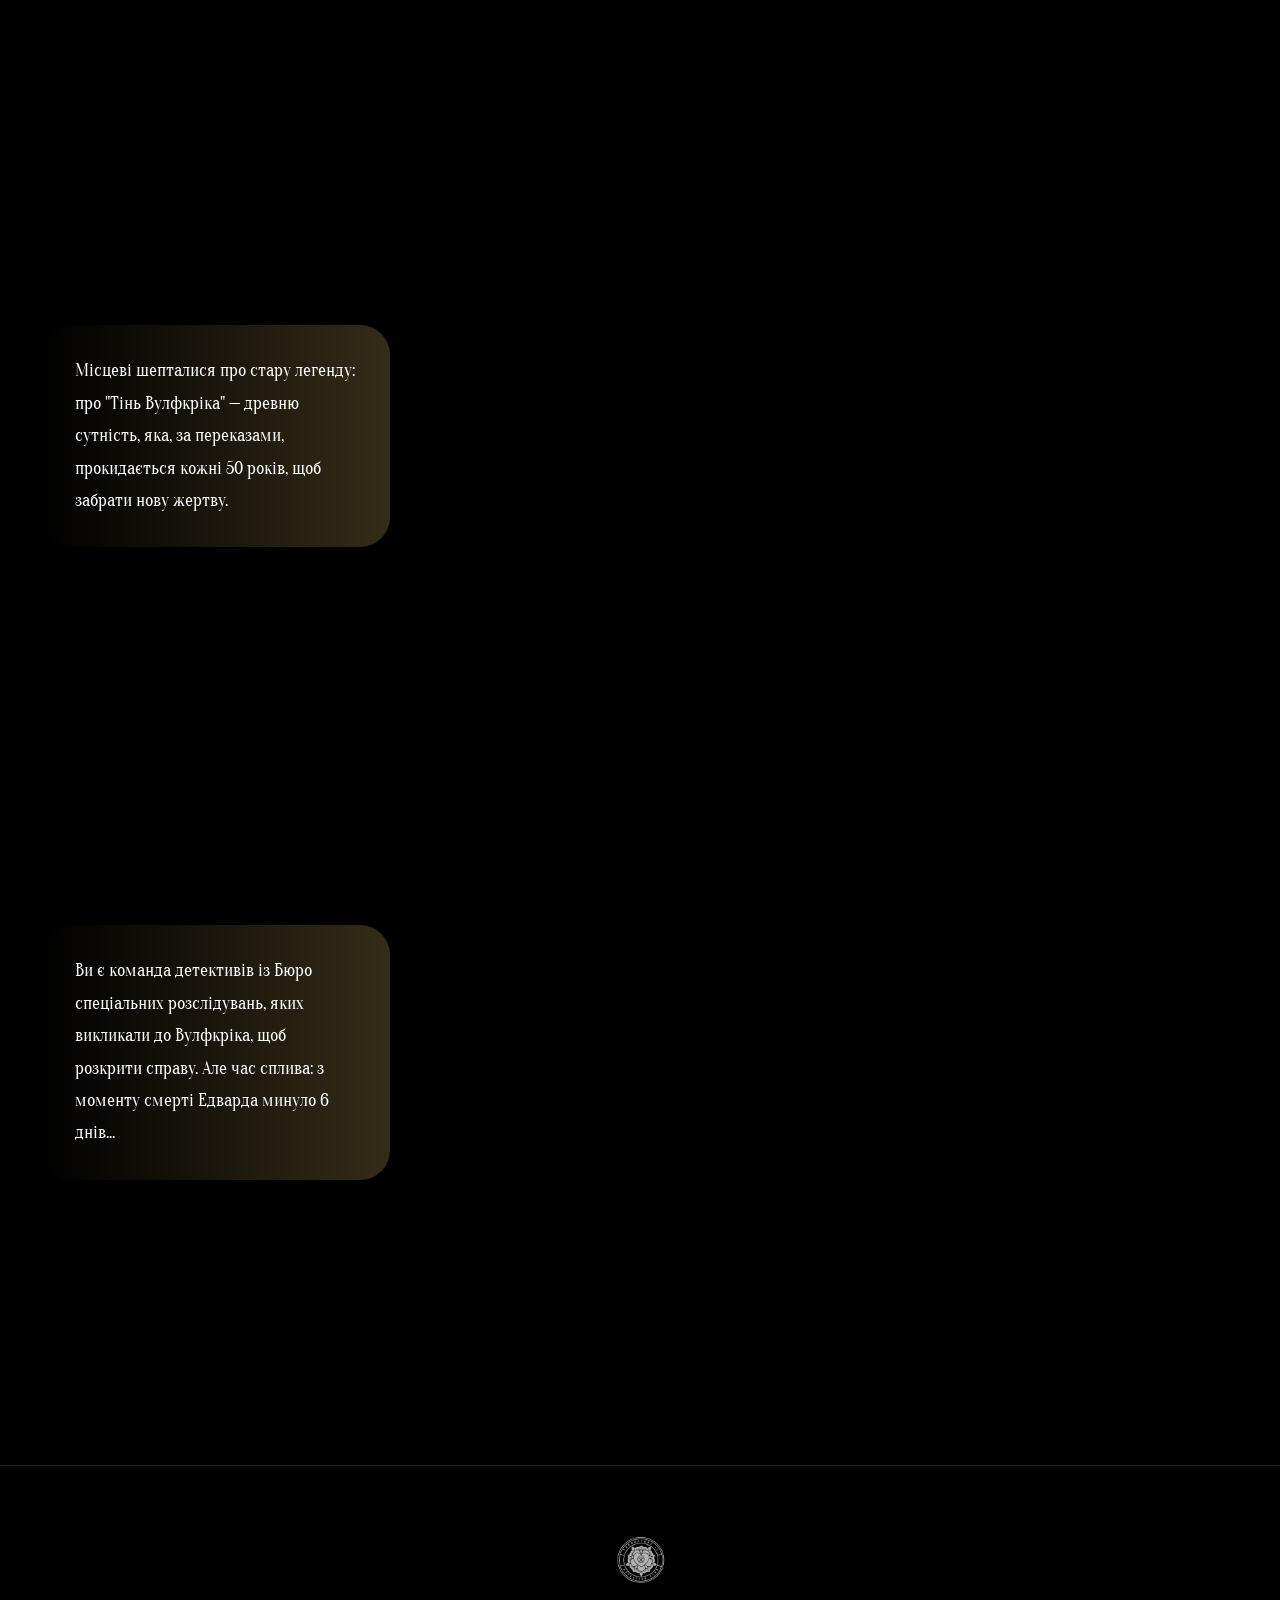
==== commit c186fbc8: "Add image labels below photos on main section - Add label-wookfcreek below wookfcreek.png image - Ad" ====
--- a/index.html
+++ b/index.html
@@ -34,8 +34,14 @@
                     <p>Маленьке містечко Вулфкрік, загублене серед густих лісів штату Мен, завжди було тихим і спокійним — до 15 жовтня 1985 року...</p>
                 </div>
                 <div class="story-images">
-                    <img src="assets/images/wookfcreek.png" alt="WOLFCREEK" class="image-left-500 img-wookfcreek">
-                    <img src="assets/images/until dawn yippie_20260903_191157_0000.png" alt="MISSING" class="image-left-960 img-yippie">
+                    <div class="image-wrapper">
+                        <img src="assets/images/wookfcreek.png" alt="WOLFCREEK" class="image-left-500 img-wookfcreek">
+                        <span class="image-label label-wookfcreek">wookfcreek.png</span>
+                    </div>
+                    <div class="image-wrapper">
+                        <img src="assets/images/until dawn yippie_20260903_191157_0000.png" alt="MISSING" class="image-left-960 img-yippie">
+                        <span class="image-label label-yippie">until dawn yippie_20260903_191157_0000.png</span>
+                    </div>
                 </div>
             </div>
         </section>
--- a/style.css
+++ b/style.css
@@ -220,24 +220,29 @@
 }
 
 /* POSITIONING */
+
+/* wookfcreek.png */
 .image-left-500 {
     position: absolute;
     left: 1100px;
     top: 60px;
 }
 
+/* until dawn yippie_20260903_191157_0000.png */
 .image-left-960 {
     position: absolute;
     left: 1900px;
     top: 60px;
 }
 
+/* Маленьке містечко Вулфкрік... текст */
 .text-top-200-right-200 {
     position: absolute;
     top: 200px;
     right: 1000px;
 }
 
+/* У ту ніч місцевий історик... текст */
 .text-top-340-right-950 {
     position: absolute;
     top: 340px;
@@ -245,34 +250,69 @@
 }
 
 /* IMAGE SIZES */
+
+/* wookfcreek.png */
 .img-wookfcreek {
     width: 1376px;
     height: 768px;
 }
 
+/* until dawn yippie_20260903_191157_0000.png */
 .img-yippie {
     width: 178px;
     height: 257px;
 }
 
+/* Без названия (5)_20260903_191218_0000.png */
 .img-scene1 {
     width: 184px;
     height: 258px;
 }
 
+/* Nature forest Cinematic Lighting setup_20260903_191206_0000.png */
 .img-forest {
     width: 207px;
     height: 258px;
 }
 
+/* small.png */
 .img-small {
     width: 187px;
     height: 113px;
 }
 
+/* Без названия (12)_20260903_191248_0000.png */
 .img-scene2 {
     width: 203px;
     height: 257px;
+}
+
+/* IMAGE LABELS */
+.image-wrapper {
+    position: relative;
+    display: inline-block;
+}
+
+.image-label {
+    position: absolute;
+    background: rgba(0, 0, 0, 0.8);
+    color: #ffffff;
+    padding: 5px 10px;
+    font-size: 12px;
+    white-space: nowrap;
+    border-radius: 4px;
+}
+
+/* wookfcreek.png label */
+.label-wookfcreek {
+    left: 0;
+    top: 778px;
+}
+
+/* until dawn yippie label */
+.label-yippie {
+    left: 0;
+    top: 267px;
 }
 
 /* FOOTER */
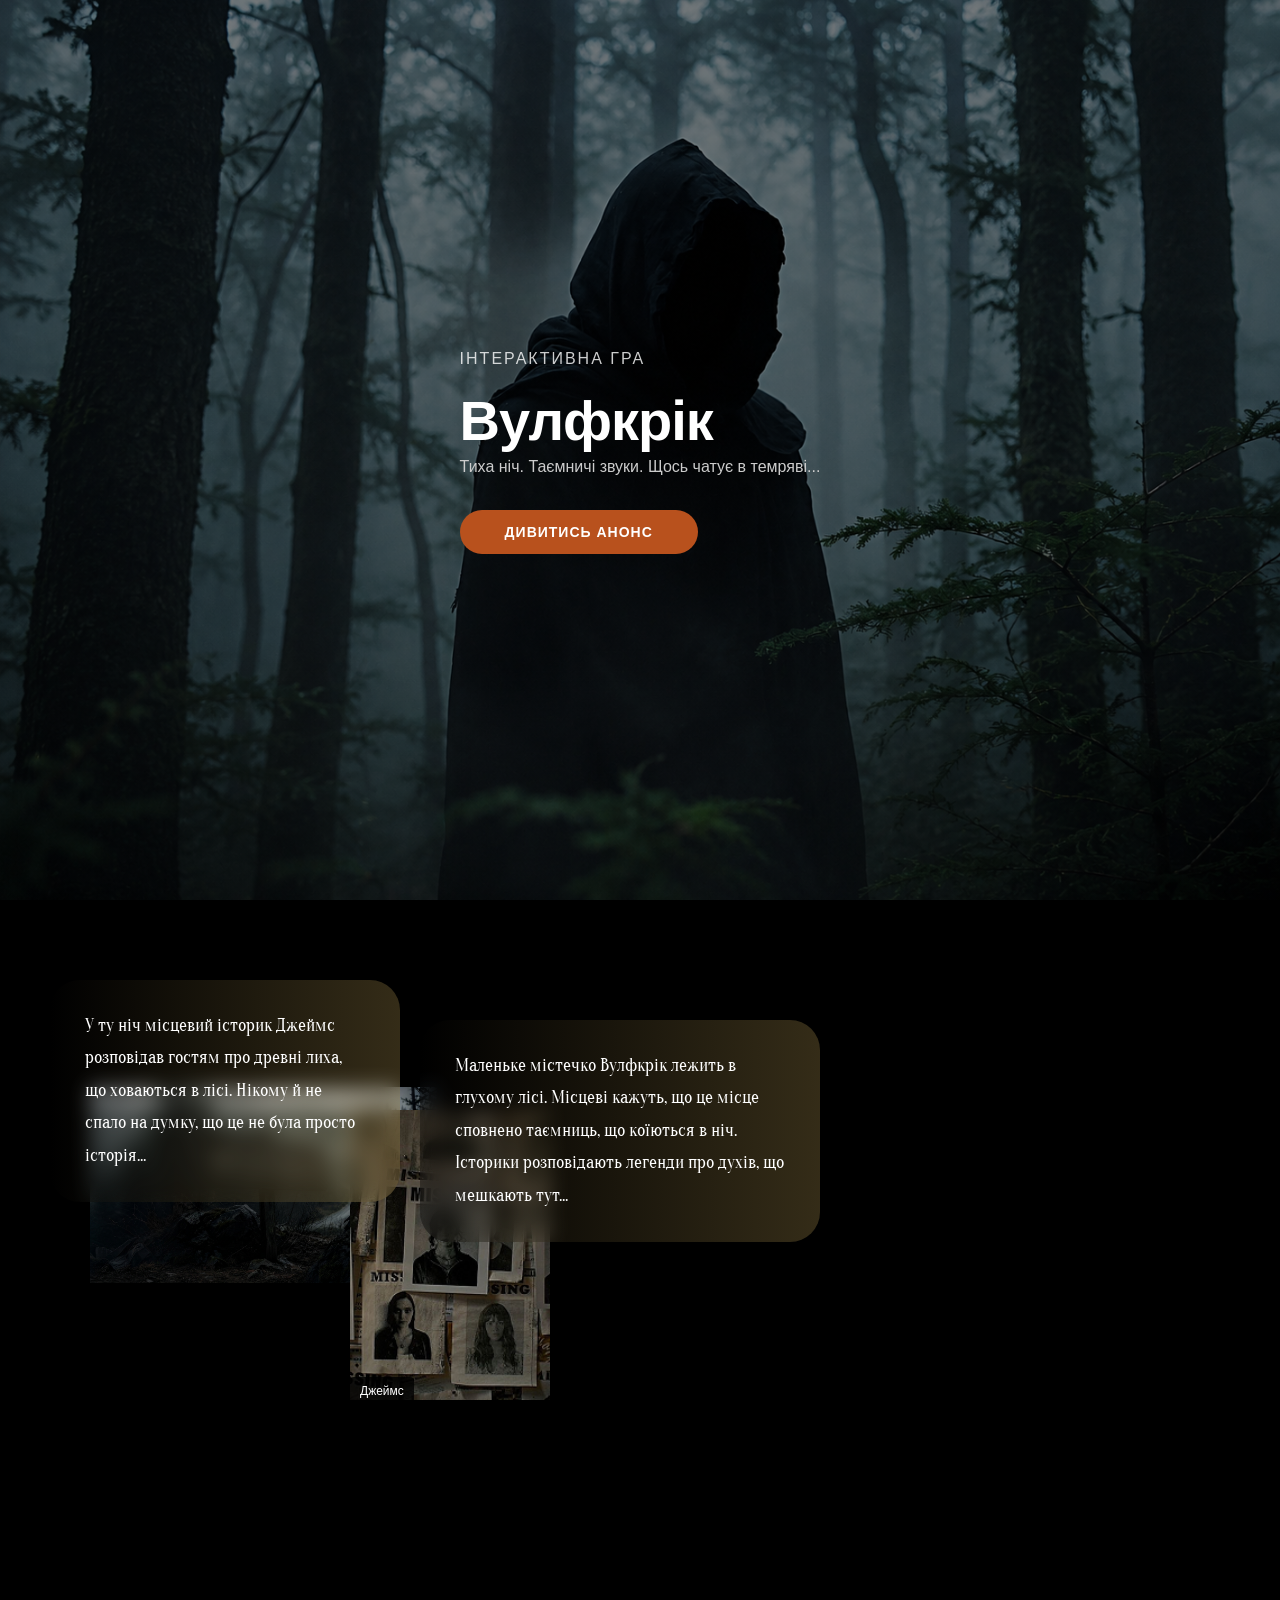
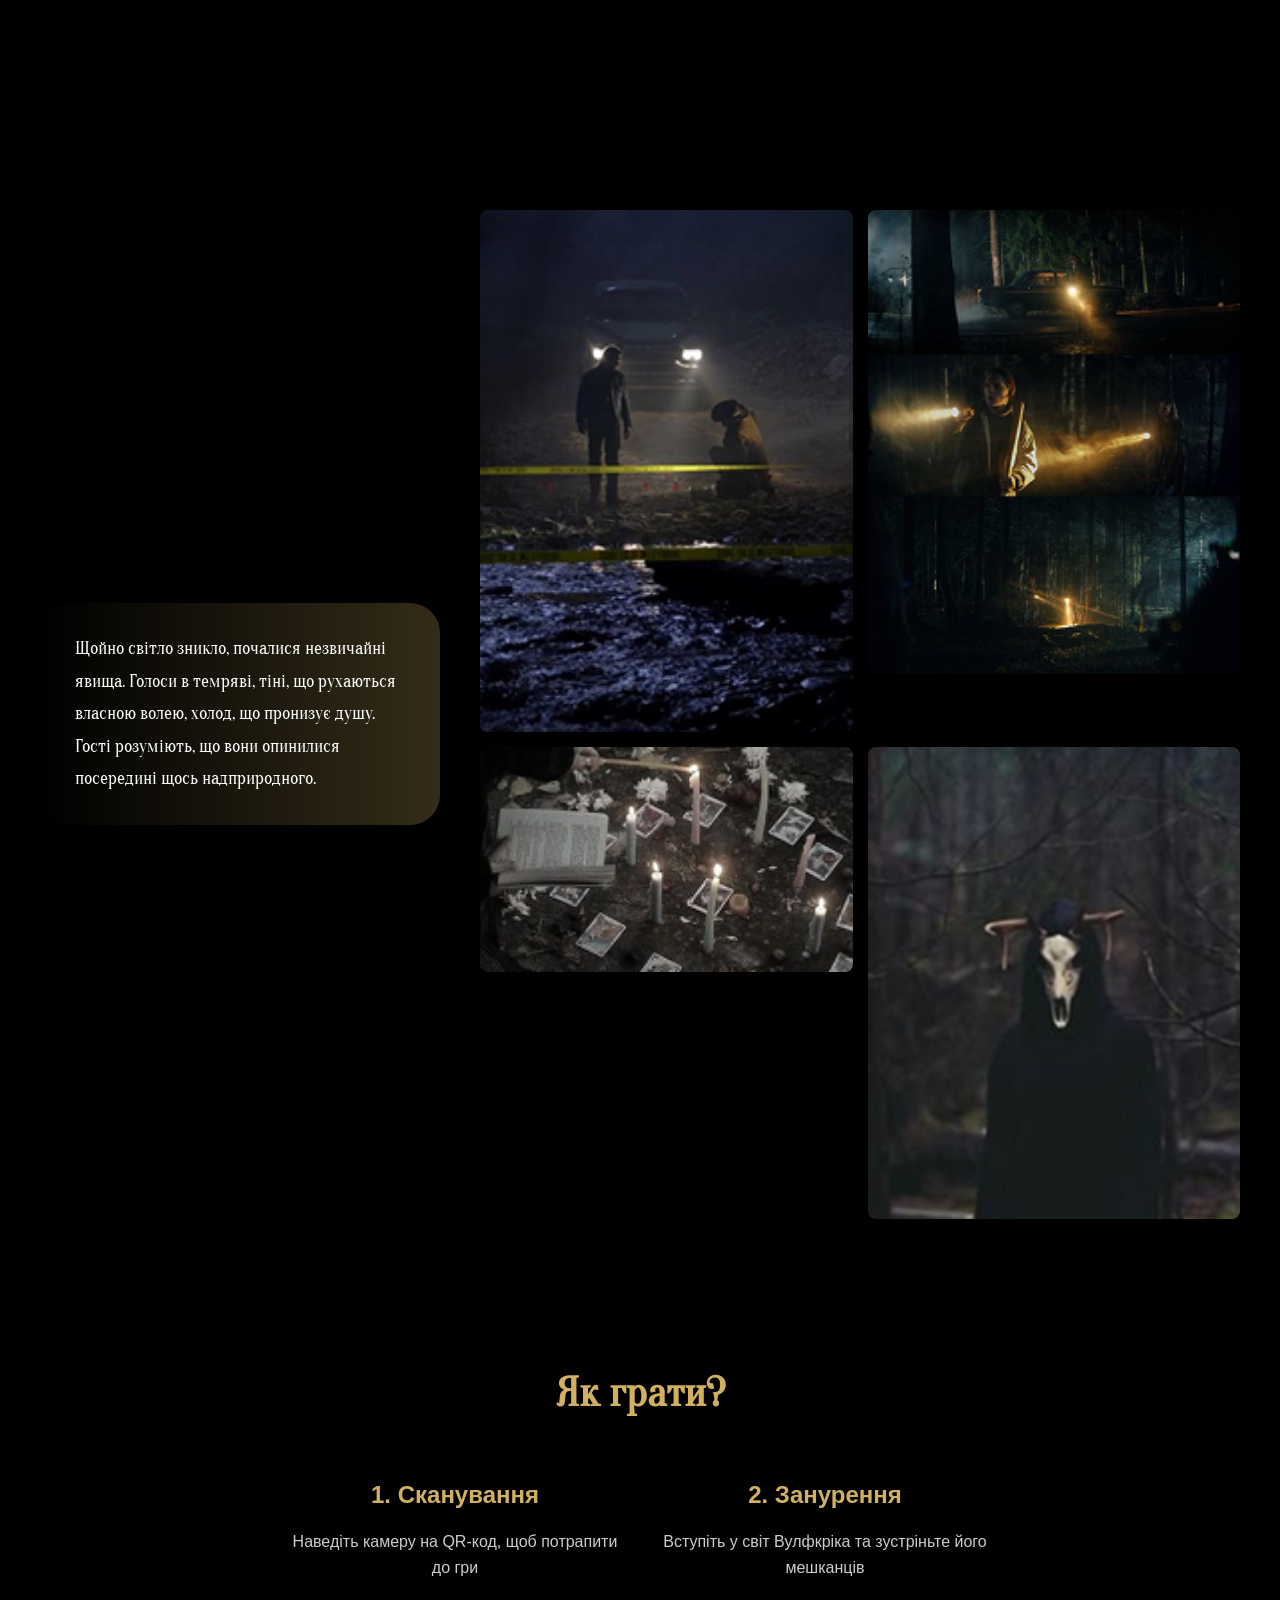
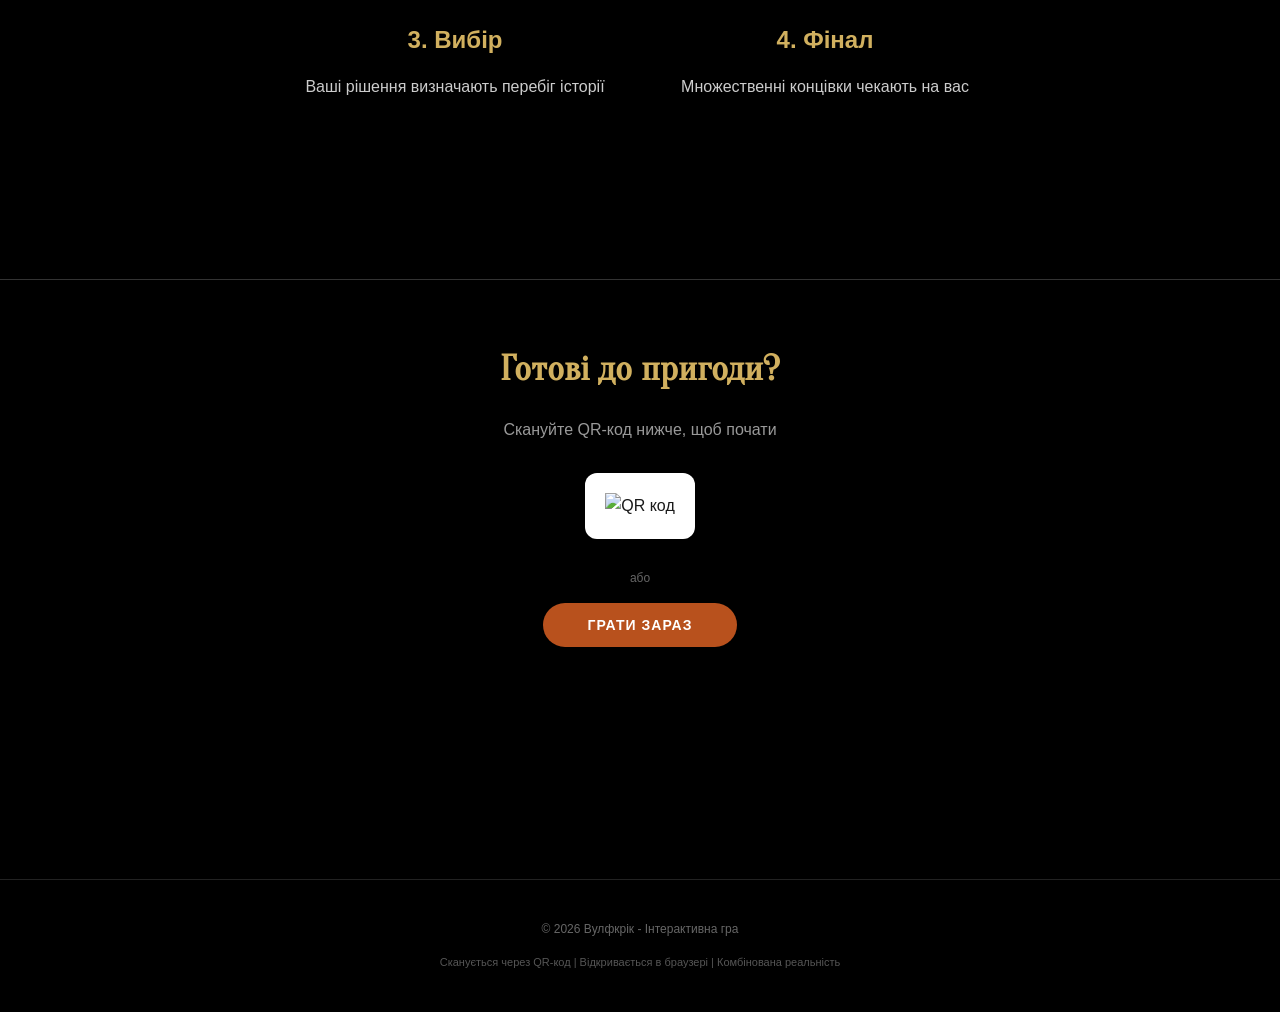
==== commit 871150c8: "Create complete landing page for Woolfcreek game Add full HTML structure for the game landing page t" ====
--- a/index.html
+++ b/index.html
@@ -3,100 +3,128 @@
 <head>
     <meta charset="UTF-8">
     <meta name="viewport" content="width=device-width, initial-scale=1.0">
-    <title>Ліси у Вульфкріті</title>
+    <title>Вулфкрік - Інтерактивна гра жахів</title>
+    <meta name="description" content="Вулфкрік - атмосферна гра про містичні надприродні явища у маленькому містечку. Сканусокупі QR-код та вступи в гру.">
     <link rel="stylesheet" href="style.css">
 </head>
 <body>
-    <main>
-        <!-- HERO -->
-        <section class="hero">
-            <div class="hero-content">
-                <h1>
-                    <span class="subtitle">ДЕТЕКТИВНА НАСТІЛЬНА ГРА</span>
-                    <span class="title">ЛІСИ У ВУЛЬФКРІТІ</span>
-                </h1>
-                <button class="btn-start" id="btnStart">GET STARTED</button>
+    <!-- HERO SECTION -->
+    <section class="hero">
+        <div class="hero-content">
+            <span class="subtitle">ІНТЕРАКТИВНА ГРА</span>
+            <h1 class="title">Вулфкрік</h1>
+            <p style="color: #ccc; margin-bottom: 30px; font-size: 16px;">
+                Тиха ніч. Таємничі звуки. Щось чатує в темряві...
+            </p>
+            <button class="btn-start" id="btnStart">Дивитись анонс</button>
+        </div>
+    </section>
+
+    <!-- VIDEO OVERLAY -->
+    <div class="video-overlay" id="videoOverlay"></div>
+    <div class="video-container" id="videoContainer">
+        <button class="video-close" id="videoClose">&times;</button>
+        <video id="video" controls width="100%" height="auto">
+            <source src="assets/video/game-trailer.mp4" type="video/mp4">
+            Ваш браузер не підтримує відео.
+        </video>
+    </div>
+
+    <!-- STORY BLOCK 1 -->
+    <section class="story-block story-block-1">
+        <div class="story-content">
+            <!-- Left text -->
+            <div class="text-top-200-right-200">
+                <div class="story-text">
+                    <p>Маленьке містечко Вулфкрік лежить в глухому лісі. Місцеві кажуть, що це місце сповнено таємниць, що коїються в ніч. Історики розповідають легенди про духів, що мешкають тут...</p>
+                </div>
             </div>
 
-            <div class="video-overlay" id="videoOverlay"></div>
-            <div class="video-container" id="videoContainer">
-                <button class="video-close" id="videoClose">✕</button>
-                <video id="video" controls playsinline>
-                    <source src="assets/video/KLIP.mp4" type="video/mp4">
-                </video>
+            <!-- Left image -->
+            <div class="image-wrapper image-left-500">
+                <img src="assets/images/wookfcreek.png" alt="Вулфкрік" class="img-wookfcreek">
+                <span class="image-label label-wookfcreek">Вулфкрік</span>
             </div>
-        </section>
 
-        <!-- STORY SECTIONS -->
-        <section class="story-block story-block-1">
-            <div class="story-content">
-                <div class="story-text text-top-200-right-200">
-                    <p>Маленьке містечко Вулфкрік, загублене серед густих лісів штату Мен, завжди було тихим і спокійним — до 15 жовтня 1985 року...</p>
-                </div>
-                <div class="story-images">
-                    <div class="image-wrapper">
-                        <img src="assets/images/wookfcreek.png" alt="WOLFCREEK" class="image-left-500 img-wookfcreek">
-                        <span class="image-label label-wookfcreek">wookfcreek.png</span>
-                    </div>
-                    <div class="image-wrapper">
-                        <img src="assets/images/until dawn yippie_20260903_191157_0000.png" alt="MISSING" class="image-left-960 img-yippie">
-                        <span class="image-label label-yippie">until dawn yippie_20260903_191157_0000.png</span>
-                    </div>
+            <!-- Right image and text -->
+            <div class="text-top-340-right-950">
+                <div class="story-text">
+                    <p>У ту ніч місцевий історик Джеймс розповідав гостям про древні лиха, що ховаються в лісі. Нікому й не спало на думку, що це не була просто історія...</p>
                 </div>
             </div>
-        </section>
 
-        <section class="story-block story-block-2">
-            <div class="story-content">
-                <div class="story-text text-top-340-right-950">
-                    <p>У ту ніч місцевий історик Едвард Кроу, відомий своєю одержимістю стародавніми легендами, зник безвісти.</p>
+            <!-- Right image -->
+            <div class="image-wrapper image-left-960">
+                <img src="assets/images/until dawn yippie_20260903_191157_0000.png" alt="Історик Джеймс" class="img-yippie">
+                <span class="image-label label-yippie">Джеймс</span>
+            </div>
+        </div>
+    </section>
+
+    <!-- STORY BLOCK 2 -->
+    <section class="story-block story-block-2">
+        <div class="story-content">
+            <!-- Left text -->
+            <div class="story-text" style="flex: 0 1 400px;">
+                <p>Щойно світло зникло, почалися незвичайні явища. Голоси в темряві, тіні, що рухаються власною волею, холод, що пронизує душу. Гості розуміють, що вони опинилися посередині щось надприродного.</p>
+            </div>
+
+            <!-- Right images grid -->
+            <div class="story-images-grid">
+                <img src="assets/images/Без названия (5)_20260903_191218_0000.png" alt="Сцена 1" class="img-scene1">
+                <img src="assets/images/Nature forest Cinematic Lighting setup_20260903_191206_0000.png" alt="Ліс" class="img-forest">
+                <img src="assets/images/small.png" alt="Деталь" class="img-small">
+                <img src="assets/images/Без названия (12)_20260903_191248_0000.png" alt="Сцена 2" class="img-scene2">
+            </div>
+        </div>
+    </section>
+
+    <!-- ABOUT SECTION -->
+    <section class="story-block" style="padding: 80px 40px; text-align: center;">
+        <div style="max-width: 700px; margin: 0 auto;">
+            <h2 style="font-size: 42px; color: #d1b05f; margin-bottom: 30px; font-family: 'Oranienbaum', serif;">Як грати?</h2>
+
+            <div style="display: grid; grid-template-columns: 1fr 1fr; gap: 40px; margin-top: 50px;">
+                <div style="color: #ccc;">
+                    <h3 style="color: #d1b05f; margin-bottom: 15px; font-size: 24px;">1. Сканування</h3>
+                    <p>Наведіть камеру на QR-код, щоб потрапити до гри</p>
                 </div>
-                <img src="assets/images/Без названия (5)_20260903_191218_0000.png" alt="Scene" class="story-image-full img-scene1">
-            </div>
-        </section>
-
-        <section class="story-block">
-            <div class="story-content">
-                <div class="story-text">
-                    <p>Його будинок знайшли порожнім, але з явними слідами боротьби: розбиті меблі, кров на підлозі</p>
+                <div style="color: #ccc;">
+                    <h3 style="color: #d1b05f; margin-bottom: 15px; font-size: 24px;">2. Занурення</h3>
+                    <p>Вступіть у світ Вулфкріка та зустріньте його мешканців</p>
                 </div>
-                <div class="story-images-grid">
-                    <img src="assets/images/Nature forest Cinematic Lighting setup_20260903_191206_0000.png" alt="Scene 1" class="img-forest">
-                    <img src="assets/images/small.png" alt="Scene 2" class="img-small">
+                <div style="color: #ccc;">
+                    <h3 style="color: #d1b05f; margin-bottom: 15px; font-size: 24px;">3. Вибір</h3>
+                    <p>Ваші рішення визначають перебіг історії</p>
+                </div>
+                <div style="color: #ccc;">
+                    <h3 style="color: #d1b05f; margin-bottom: 15px; font-size: 24px;">4. Фінал</h3>
+                    <p>Множественні концівки чекають на вас</p>
                 </div>
             </div>
-        </section>
+        </div>
+    </section>
 
-        <section class="story-block">
-            <div class="story-content">
-                <div class="story-text">
-                    <p>Через тиждень у лісі неподалік виявили тіло Едварда, але причина смерті залишилася загадкою. Експертиза показала, що його серце зупинилося без видимих причин</p>
-                </div>
-                <img src="assets/images/Без названия (12)_20260903_191248_0000.png" alt="Scene" class="story-image-full img-scene2">
+    <!-- CTA SECTION -->
+    <section class="story-block" style="padding: 60px 40px; text-align: center; border-top: 1px solid #333;">
+        <div style="max-width: 600px; margin: 0 auto;">
+            <h2 style="font-size: 36px; color: #d1b05f; margin-bottom: 20px; font-family: 'Oranienbaum', serif;">Готові до пригоди?</h2>
+            <p style="color: #999; font-size: 16px; margin-bottom: 30px;">Скануйте QR-код нижче, щоб почати</p>
+            <div style="background: white; padding: 20px; border-radius: 12px; display: inline-block; margin-bottom: 30px;">
+                <img src="assets/images/qr-code.png" alt="QR код" style="width: 200px; height: 200px;">
             </div>
-        </section>
+            <p style="color: #666; font-size: 12px;">або</p>
+            <button class="btn-start" style="margin-top: 15px;">Грати зараз</button>
+        </div>
+    </section>
 
-        <section class="story-block">
-            <div class="story-content">
-                <div class="story-text">
-                    <p>Місцеві шепталися про стару легенду: про "Тінь Вулфкріка" — древню сутність, яка, за переказами, прокидається кожні 50 років, щоб забрати нову жертву.</p>
-                </div>
-            </div>
-        </section>
-
-        <section class="story-block">
-            <div class="story-content">
-                <div class="story-text">
-                    <p>Ви є команда детективів із Бюро спеціальних розслідувань, яких викликали до Вулфкріка, щоб розкрити справу. Але час сплива: з моменту смерті Едварда минуло 6 днів...</p>
-                </div>
-            </div>
-        </section>
-
-        <!-- FOOTER -->
-        <footer class="footer">
-            <img src="assets/logo.jpg" alt="Logo" class="footer-logo">
-        </footer>
-    </main>
+    <!-- FOOTER -->
+    <footer class="footer">
+        <div style="max-width: 1200px; margin: 0 auto;">
+            <p style="color: #666; margin-bottom: 15px; font-size: 12px;">© 2026 Вулфкрік - Інтерактивна гра</p>
+            <p style="color: #555; font-size: 11px;">Сканується через QR-код | Відкривається в браузері | Комбінована реальність</p>
+        </div>
+    </footer>
 
     <script src="script.js"></script>
 </body>
--- a/style.css
+++ b/style.css
@@ -224,43 +224,47 @@
 /* wookfcreek.png */
 .image-left-500 {
     position: absolute;
-    left: 1100px;
-    top: 60px;
+    left: 50px;
+    top: 80px;
 }
 
 /* until dawn yippie_20260903_191157_0000.png */
 .image-left-960 {
     position: absolute;
-    left: 1900px;
-    top: 60px;
+    right: 80px;
+    top: 150px;
 }
 
 /* Маленьке містечко Вулфкрік... текст */
 .text-top-200-right-200 {
     position: absolute;
-    top: 200px;
-    right: 1000px;
+    top: 120px;
+    left: 420px;
+    z-index: 10;
+    max-width: 400px;
 }
 
 /* У ту ніч місцевий історик... текст */
 .text-top-340-right-950 {
     position: absolute;
-    top: 340px;
-    right: 1300px;
+    top: 80px;
+    left: 50px;
+    z-index: 10;
+    max-width: 350px;
 }
 
 /* IMAGE SIZES */
 
 /* wookfcreek.png */
 .img-wookfcreek {
-    width: 1376px;
-    height: 768px;
+    width: 350px;
+    height: 196px;
 }
 
 /* until dawn yippie_20260903_191157_0000.png */
 .img-yippie {
-    width: 178px;
-    height: 257px;
+    width: 200px;
+    height: 290px;
 }
 
 /* Без названия (5)_20260903_191218_0000.png */
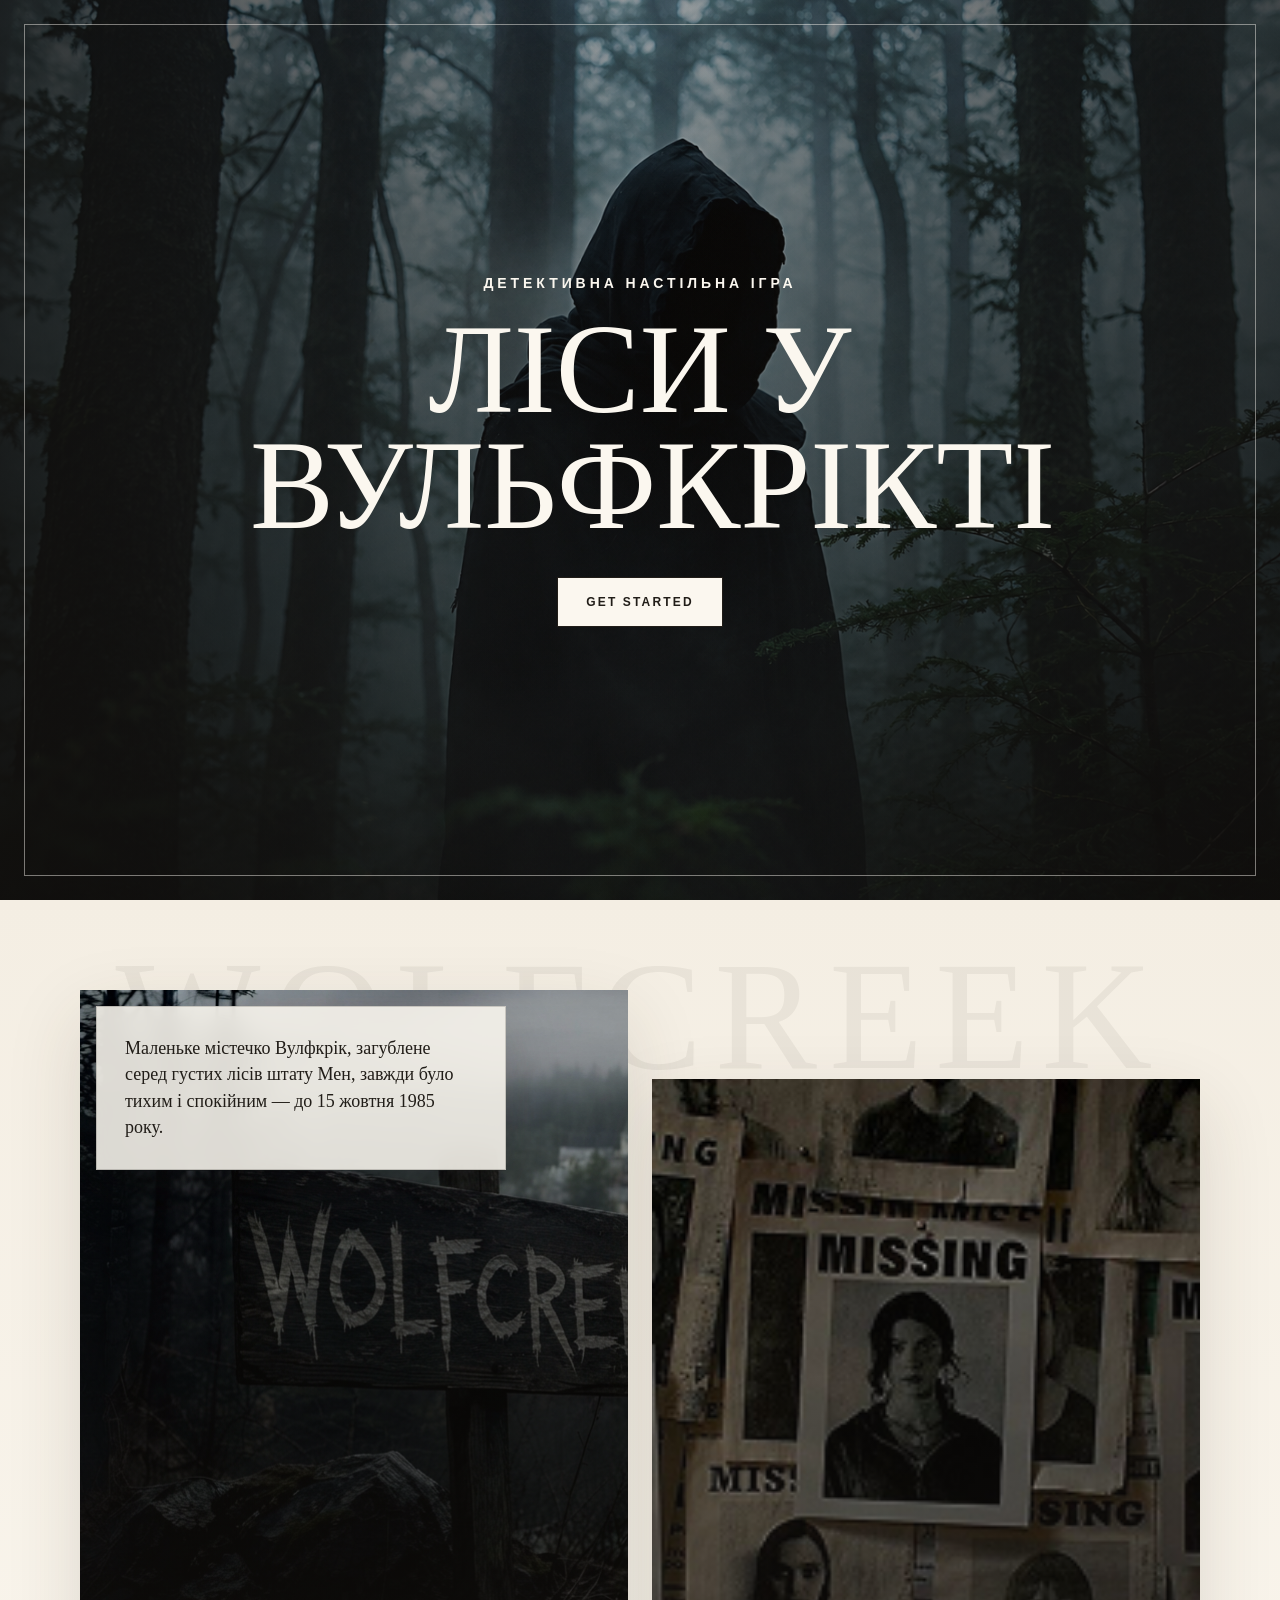
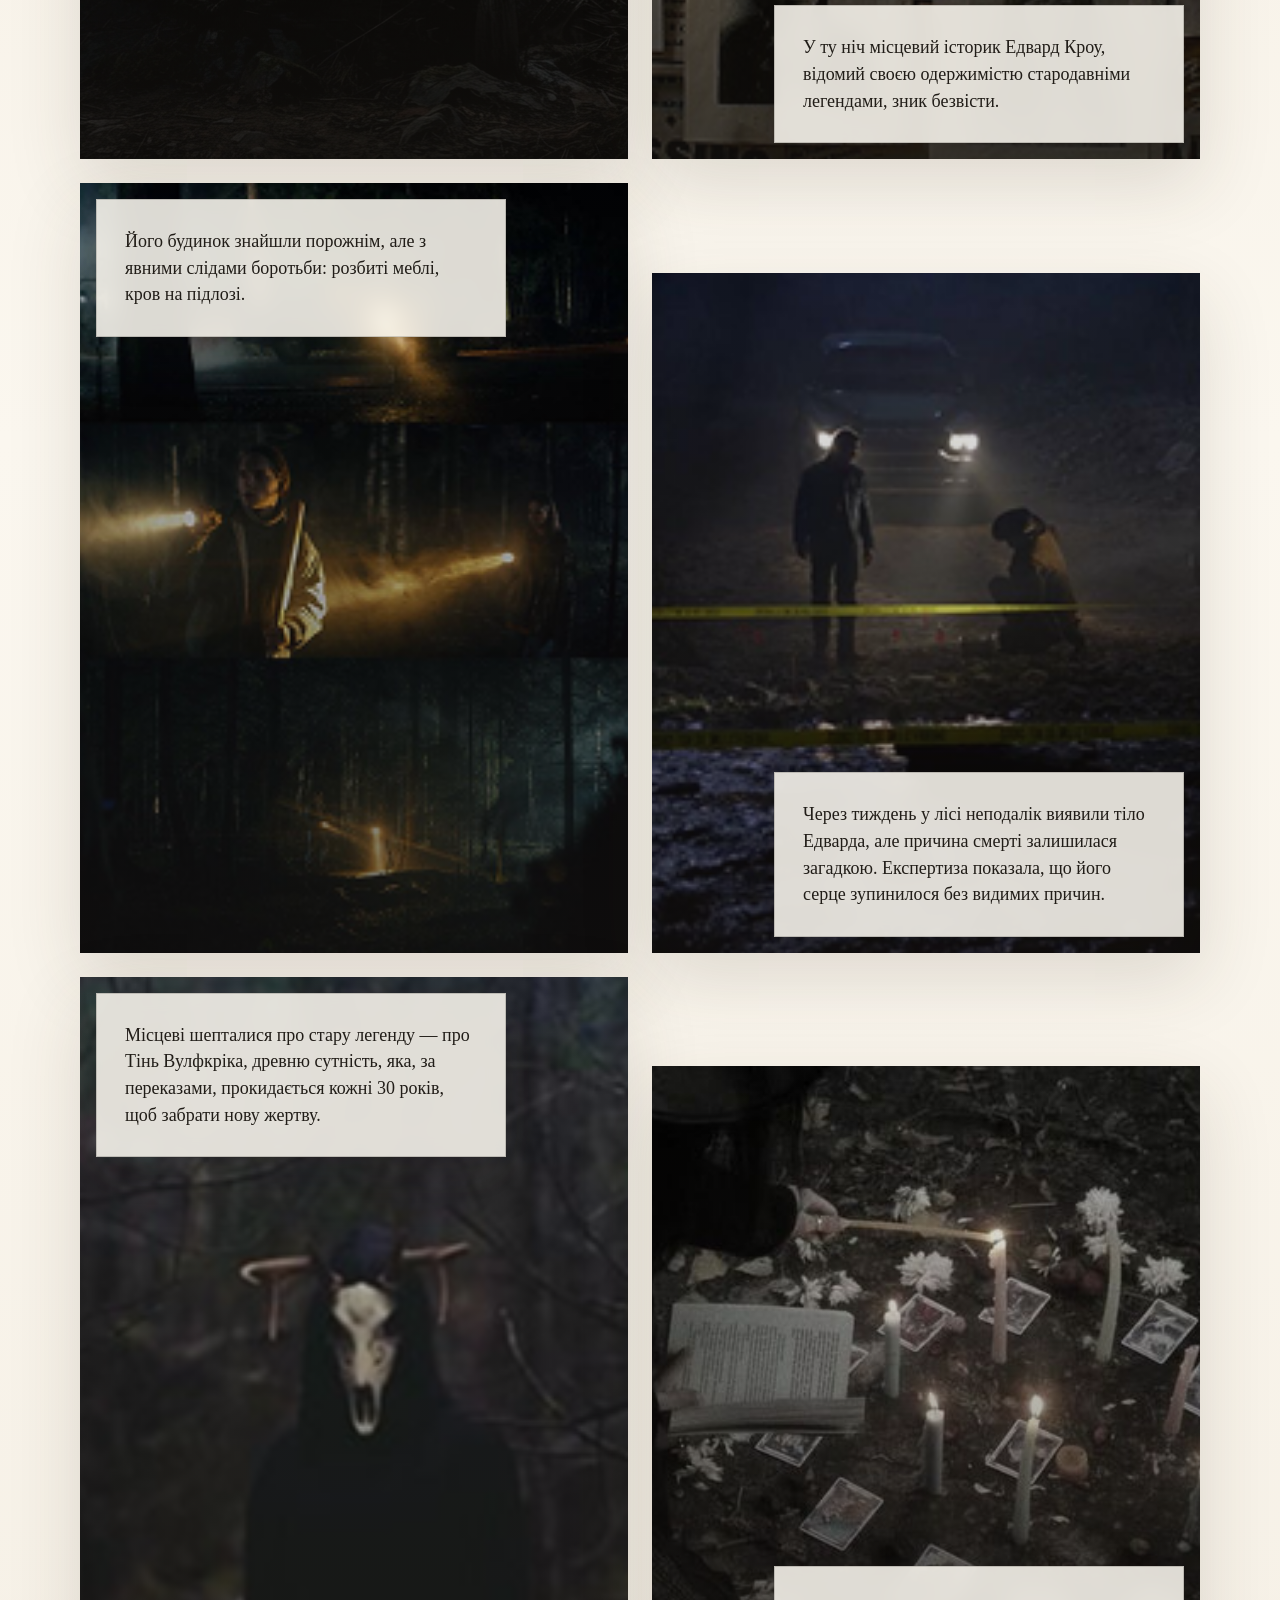
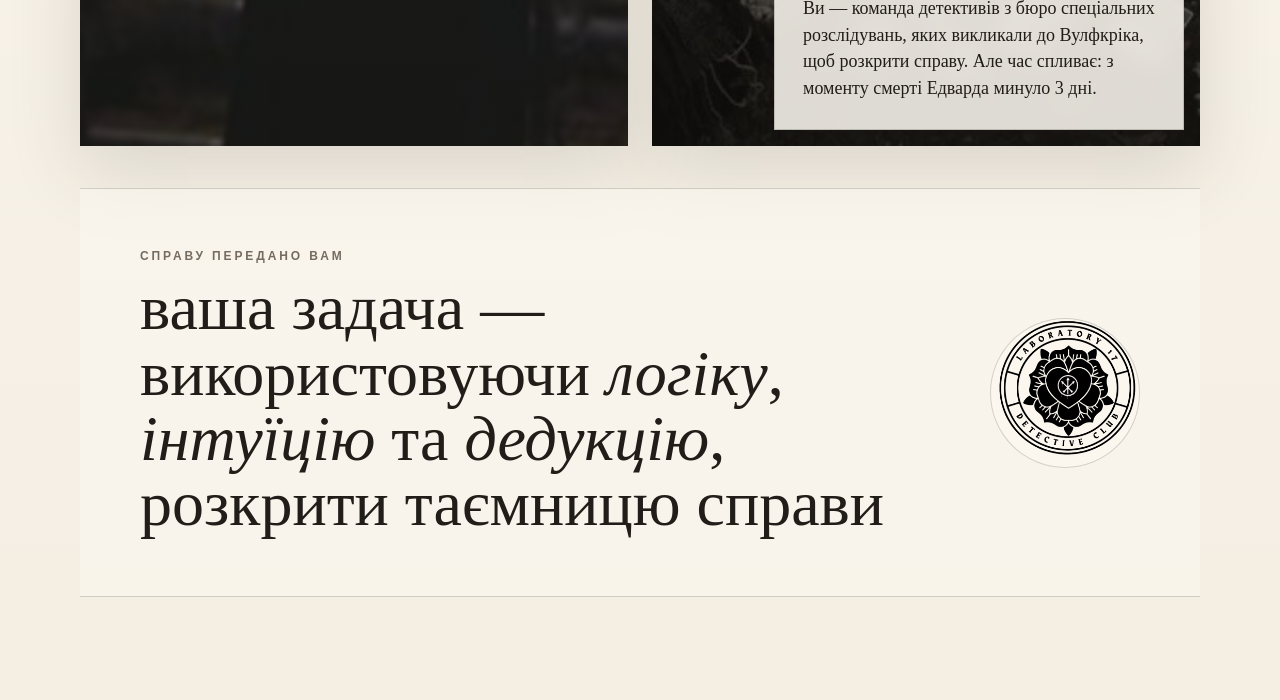
==== commit 00fe7388: "Save stable old version" ====
--- a/index.html
+++ b/index.html
@@ -3,128 +3,114 @@
 <head>
     <meta charset="UTF-8">
     <meta name="viewport" content="width=device-width, initial-scale=1.0">
-    <title>Вулфкрік - Інтерактивна гра жахів</title>
-    <meta name="description" content="Вулфкрік - атмосферна гра про містичні надприродні явища у маленькому містечку. Сканусокупі QR-код та вступи в гру.">
+    <title>Ліси у Вульфкрікті — детективна настільна гра</title>
     <link rel="stylesheet" href="style.css">
 </head>
 <body>
-    <!-- HERO SECTION -->
-    <section class="hero">
-        <div class="hero-content">
-            <span class="subtitle">ІНТЕРАКТИВНА ГРА</span>
-            <h1 class="title">Вулфкрік</h1>
-            <p style="color: #ccc; margin-bottom: 30px; font-size: 16px;">
-                Тиха ніч. Таємничі звуки. Щось чатує в темряві...
-            </p>
-            <button class="btn-start" id="btnStart">Дивитись анонс</button>
+    <!-- BLOCK 1: FULLSCREEN PHOTO + VIDEO TRIGGER -->
+    <section class="hero" id="hero">
+        <div class="hero-tint"></div>
+        <div class="hero-overlay"></div>
+        <div class="hero-center">
+            <p class="hero-subtitle">ДЕТЕКТИВНА НАСТІЛЬНА ІГРА</p>
+            <h1 class="hero-title">ЛІСИ У ВУЛЬФКРІКТІ</h1>
+            <button class="btn-get-started" id="btnGetStarted">Get Started</button>
         </div>
     </section>
 
-    <!-- VIDEO OVERLAY -->
-    <div class="video-overlay" id="videoOverlay"></div>
-    <div class="video-container" id="videoContainer">
-        <button class="video-close" id="videoClose">&times;</button>
-        <video id="video" controls width="100%" height="auto">
-            <source src="assets/video/game-trailer.mp4" type="video/mp4">
-            Ваш браузер не підтримує відео.
-        </video>
+    <!-- MODAL FOR VIDEO -->
+    <div class="video-modal" id="videoModal">
+        <div class="modal-content">
+            <button class="modal-close" id="closeModal">✕</button>
+            <video class="modal-video" id="modalVideo" controls>
+                <source src="assets/video/KLIP.mp4" type="video/mp4">
+            </video>
+        </div>
     </div>
 
-    <!-- STORY BLOCK 1 -->
-    <section class="story-block story-block-1">
-        <div class="story-content">
-            <!-- Left text -->
-            <div class="text-top-200-right-200">
-                <div class="story-text">
-                    <p>Маленьке містечко Вулфкрік лежить в глухому лісі. Місцеві кажуть, що це місце сповнено таємниць, що коїються в ніч. Історики розповідають легенди про духів, що мешкають тут...</p>
-                </div>
+    <!-- BLOCK 2: STORY LONGREAD -->
+    <main class="story">
+        <h2 class="visually-hidden">Історія справи</h2>
+
+        <div class="story__grid">
+            <!-- 1 — дороговказ WOLFCREEK -->
+            <article class="beat beat--start">
+                <img class="beat__img beat__img--focus-left" src="assets/images/wookfcreek.png"
+                     alt="Дерев'яний дороговказ WOLFCREEK на в'їзді до містечка" loading="lazy">
+                <p class="beat__card">
+                    Маленьке містечко Вулфкрік, загублене серед густих лісів штату Мен,
+                    завжди було тихим і спокійним — до 15 жовтня 1985 року.
+                </p>
+            </article>
+
+            <!-- 2 — дошка розшуку -->
+            <article class="beat beat--end">
+                <img class="beat__img" src="assets/images/scene-flashlight-figure.png"
+                     alt="Дошка з оголошеннями про зниклих безвісти" loading="lazy">
+                <p class="beat__card">
+                    У ту ніч місцевий історик Едвард Кроу, відомий своєю одержимістю
+                    стародавніми легендами, зник безвісти.
+                </p>
+            </article>
+
+            <!-- 3 — нічний ліс, ліхтарі -->
+            <article class="beat beat--start">
+                <img class="beat__img" src="assets/images/scene-forest-lighting.png"
+                     alt="Нічний ліс у світлі ліхтарів під час пошуків" loading="lazy">
+                <p class="beat__card">
+                    Його будинок знайшли порожнім, але з явними слідами боротьби:
+                    розбиті меблі, кров на підлозі.
+                </p>
+            </article>
+
+            <!-- 4 — місце події, поліцейська стрічка -->
+            <article class="beat beat--end">
+                <img class="beat__img" src="assets/images/scene-collage-1.png"
+                     alt="Місце події вночі, огороджене поліцейською стрічкою" loading="lazy">
+                <p class="beat__card">
+                    Через тиждень у лісі неподалік виявили тіло Едварда, але причина смерті
+                    залишилася загадкою. Експертиза показала, що його серце зупинилося
+                    без видимих причин.
+                </p>
+            </article>
+
+            <!-- 5 — Тінь Вулфкріка -->
+            <article class="beat beat--start">
+                <img class="beat__img" src="assets/images/scene-collage-2.png"
+                     alt="Постать у чорному з козячим черепом серед дерев" loading="lazy">
+                <p class="beat__card">
+                    Місцеві шепталися про стару легенду — про Тінь Вулфкріка, древню сутність,
+                    яка, за переказами, прокидається кожні 30 років, щоб забрати нову жертву.
+                </p>
+            </article>
+
+            <!-- 6 — ритуал, свічки та карти -->
+            <article class="beat beat--end">
+                <img class="beat__img" src="assets/images/small.jpeg"
+                     alt="Ритуал зі свічками та розкладеними картами на землі" loading="lazy">
+                <p class="beat__card">
+                    Ви — команда детективів з бюро спеціальних розслідувань, яких викликали
+                    до Вулфкріка, щоб розкрити справу. Але час спливає: з моменту смерті
+                    Едварда минуло 3 дні.
+                </p>
+            </article>
+        </div>
+
+        <!-- BLOCK 3: FINAL HANDOFF PANEL -->
+        <section class="handoff">
+            <div class="handoff__text">
+                <p class="handoff__label">справу передано вам</p>
+                <p class="handoff__cta">
+                    ваша задача — використовуючи <em>логіку</em>, <em>інтуїцію</em>
+                    та <em>дедукцію</em>, розкрити таємницю справи
+                </p>
             </div>
 
-            <!-- Left image -->
-            <div class="image-wrapper image-left-500">
-                <img src="assets/images/wookfcreek.png" alt="Вулфкрік" class="img-wookfcreek">
-                <span class="image-label label-wookfcreek">Вулфкрік</span>
-            </div>
-
-            <!-- Right image and text -->
-            <div class="text-top-340-right-950">
-                <div class="story-text">
-                    <p>У ту ніч місцевий історик Джеймс розповідав гостям про древні лиха, що ховаються в лісі. Нікому й не спало на думку, що це не була просто історія...</p>
-                </div>
-            </div>
-
-            <!-- Right image -->
-            <div class="image-wrapper image-left-960">
-                <img src="assets/images/until dawn yippie_20260903_191157_0000.png" alt="Історик Джеймс" class="img-yippie">
-                <span class="image-label label-yippie">Джеймс</span>
-            </div>
-        </div>
-    </section>
-
-    <!-- STORY BLOCK 2 -->
-    <section class="story-block story-block-2">
-        <div class="story-content">
-            <!-- Left text -->
-            <div class="story-text" style="flex: 0 1 400px;">
-                <p>Щойно світло зникло, почалися незвичайні явища. Голоси в темряві, тіні, що рухаються власною волею, холод, що пронизує душу. Гості розуміють, що вони опинилися посередині щось надприродного.</p>
-            </div>
-
-            <!-- Right images grid -->
-            <div class="story-images-grid">
-                <img src="assets/images/Без названия (5)_20260903_191218_0000.png" alt="Сцена 1" class="img-scene1">
-                <img src="assets/images/Nature forest Cinematic Lighting setup_20260903_191206_0000.png" alt="Ліс" class="img-forest">
-                <img src="assets/images/small.png" alt="Деталь" class="img-small">
-                <img src="assets/images/Без названия (12)_20260903_191248_0000.png" alt="Сцена 2" class="img-scene2">
-            </div>
-        </div>
-    </section>
-
-    <!-- ABOUT SECTION -->
-    <section class="story-block" style="padding: 80px 40px; text-align: center;">
-        <div style="max-width: 700px; margin: 0 auto;">
-            <h2 style="font-size: 42px; color: #d1b05f; margin-bottom: 30px; font-family: 'Oranienbaum', serif;">Як грати?</h2>
-
-            <div style="display: grid; grid-template-columns: 1fr 1fr; gap: 40px; margin-top: 50px;">
-                <div style="color: #ccc;">
-                    <h3 style="color: #d1b05f; margin-bottom: 15px; font-size: 24px;">1. Сканування</h3>
-                    <p>Наведіть камеру на QR-код, щоб потрапити до гри</p>
-                </div>
-                <div style="color: #ccc;">
-                    <h3 style="color: #d1b05f; margin-bottom: 15px; font-size: 24px;">2. Занурення</h3>
-                    <p>Вступіть у світ Вулфкріка та зустріньте його мешканців</p>
-                </div>
-                <div style="color: #ccc;">
-                    <h3 style="color: #d1b05f; margin-bottom: 15px; font-size: 24px;">3. Вибір</h3>
-                    <p>Ваші рішення визначають перебіг історії</p>
-                </div>
-                <div style="color: #ccc;">
-                    <h3 style="color: #d1b05f; margin-bottom: 15px; font-size: 24px;">4. Фінал</h3>
-                    <p>Множественні концівки чекають на вас</p>
-                </div>
-            </div>
-        </div>
-    </section>
-
-    <!-- CTA SECTION -->
-    <section class="story-block" style="padding: 60px 40px; text-align: center; border-top: 1px solid #333;">
-        <div style="max-width: 600px; margin: 0 auto;">
-            <h2 style="font-size: 36px; color: #d1b05f; margin-bottom: 20px; font-family: 'Oranienbaum', serif;">Готові до пригоди?</h2>
-            <p style="color: #999; font-size: 16px; margin-bottom: 30px;">Скануйте QR-код нижче, щоб почати</p>
-            <div style="background: white; padding: 20px; border-radius: 12px; display: inline-block; margin-bottom: 30px;">
-                <img src="assets/images/qr-code.png" alt="QR код" style="width: 200px; height: 200px;">
-            </div>
-            <p style="color: #666; font-size: 12px;">або</p>
-            <button class="btn-start" style="margin-top: 15px;">Грати зараз</button>
-        </div>
-    </section>
-
-    <!-- FOOTER -->
-    <footer class="footer">
-        <div style="max-width: 1200px; margin: 0 auto;">
-            <p style="color: #666; margin-bottom: 15px; font-size: 12px;">© 2026 Вулфкрік - Інтерактивна гра</p>
-            <p style="color: #555; font-size: 11px;">Сканується через QR-код | Відкривається в браузері | Комбінована реальність</p>
-        </div>
-    </footer>
+            <figure class="handoff__seal">
+                <img src="assets/images/logo.jpg" alt="Печатка Laboratory 17 Detective Club" loading="lazy">
+            </figure>
+        </section>
+    </main>
 
     <script src="script.js"></script>
 </body>
--- a/style.css
+++ b/style.css
@@ -1,396 +1,686 @@
-@import url('https://fonts.googleapis.com/css2?family=Oranienbaum&display=swap');
+:root {
+    --cream: #f4eee3;
+    --paper: #fbf7ef;
+    --paper-deep: #e6dac6;
+    --ink: #211d18;
+    --muted: #756b5f;
+    --line: rgba(33, 29, 24, 0.18);
+    --shadow: 0 26px 70px rgba(58, 47, 35, 0.14);
+    --max: 1120px;
+    --serif: Georgia, "Times New Roman", serif;
+    --sans: Inter, -apple-system, BlinkMacSystemFont, "Segoe UI", sans-serif;
+}
+
+@font-face {
+    font-family: "CuprumLocal";
+    src: url("assets/fonts/font/Cuprum-Regular.woff2") format("woff2");
+    font-weight: 400;
+    font-style: normal;
+    font-display: swap;
+}
+
+@font-face {
+    font-family: "CuprumLocal";
+    src: url("assets/fonts/font/Cuprum-Bold.woff2") format("woff2");
+    font-weight: 700;
+    font-style: normal;
+    font-display: swap;
+}
 
 * {
+    box-sizing: border-box;
     margin: 0;
     padding: 0;
-    box-sizing: border-box;
-}
-
-body {
-    background: #0a0a0a;
-    color: #1a1a1a;
-    font-family: 'Segoe UI', Tahoma, Geneva, Verdana, sans-serif;
-    line-height: 1.6;
 }
 
 html {
     scroll-behavior: smooth;
 }
 
-/* HERO */
+body {
+    min-width: 320px;
+    overflow-x: hidden;
+    background: var(--cream);
+    color: var(--ink);
+    font-family: var(--sans);
+}
+
+body.modal-open {
+    overflow: hidden;
+}
+
+img {
+    display: block;
+    max-width: 100%;
+}
+
+.visually-hidden {
+    position: absolute;
+    width: 1px;
+    height: 1px;
+    margin: -1px;
+    overflow: hidden;
+    clip-path: inset(50%);
+    white-space: nowrap;
+}
+
 .hero {
     position: relative;
-    width: 100%;
-    height: 100vh;
-    background: linear-gradient(rgba(0,0,0,0.5), rgba(0,0,0,0.5)), url('assets/images/ChatGPT_Image_23_июл_2026_г_,_06_25_40_20260903_191120_0000.png');
+    display: grid;
+    min-height: 100svh;
+    place-items: center;
+    overflow: hidden;
+    padding: 72px 20px;
+    background-image: url("assets/images/hero-forest-figure.png");
+    background-position: center;
     background-size: cover;
-    background-position: center;
+    color: var(--paper);
+}
+
+.hero::before {
+    content: "";
+    position: absolute;
+    inset: 24px;
+    z-index: 2;
+    border: 1px solid rgba(251, 247, 239, 0.46);
+    pointer-events: none;
+}
+
+.hero-tint {
+    position: absolute;
+    inset: 0;
+    background:
+        linear-gradient(90deg, rgba(18, 16, 14, 0.72), rgba(18, 16, 14, 0.1) 50%, rgba(18, 16, 14, 0.58)),
+        linear-gradient(180deg, rgba(18, 16, 14, 0.28), rgba(18, 16, 14, 0.64));
+    pointer-events: none;
+}
+
+.hero-overlay {
+    position: absolute;
+    inset: 0;
+    z-index: 5;
+    background: #000;
+    opacity: 0;
+    pointer-events: none;
+    transition: opacity 0.55s ease;
+}
+
+.hero-overlay.fade-black {
+    opacity: 1;
+}
+
+.hero-center {
+    position: relative;
+    z-index: 3;
+    width: min(100%, 780px);
+    text-align: center;
+}
+
+.hero-subtitle {
+    margin-bottom: 18px;
+    font-size: clamp(11px, 1.4vw, 14px);
+    font-weight: 600;
+    letter-spacing: 0.28em;
+    line-height: 1.5;
+    text-transform: uppercase;
+}
+
+.hero-title {
+    font-family: var(--serif);
+    font-size: clamp(46px, 10.5vw, 126px);
+    font-weight: 400;
+    letter-spacing: 0;
+    line-height: 0.92;
+    text-transform: uppercase;
+    text-wrap: balance;
+}
+
+.btn-get-started {
+    min-height: 50px;
+    margin-top: 34px;
+    border: 1px solid currentColor;
+    border-radius: 0;
+    background: var(--paper);
+    color: var(--ink);
+    cursor: pointer;
+    padding: 14px 28px;
+    font-size: 12px;
+    font-weight: 700;
+    letter-spacing: 0.18em;
+    text-transform: uppercase;
+    transition: background 0.25s ease, color 0.25s ease, transform 0.25s ease;
+}
+
+.btn-get-started:hover {
+    background: transparent;
+    color: var(--paper);
+    transform: translateY(-2px);
+}
+
+.video-modal {
+    position: fixed;
+    inset: 0;
+    z-index: 1000;
     display: flex;
+    visibility: hidden;
     align-items: center;
     justify-content: center;
-    color: white;
-}
-
-.hero-content {
-    text-align: left;
-    max-width: 500px;
-    padding: 0 40px;
-}
-
-.hero-content h1 {
-    margin: 0;
-    line-height: 1.2;
-}
-
-.subtitle {
-    display: block;
-    font-size: 16px;
-    font-weight: 300;
-    letter-spacing: 2px;
-    margin-bottom: 15px;
-    opacity: 0.8;
-}
-
-.title {
-    display: block;
-    font-size: 56px;
-    font-weight: 700;
-    letter-spacing: -1px;
-    margin-bottom: 40px;
-}
-
-.btn-start {
-    background: #b8511d;
-    color: white;
-    border: none;
-    padding: 14px 45px;
-    font-size: 14px;
-    font-weight: 600;
-    letter-spacing: 1px;
-    border-radius: 50px;
+    padding: 20px;
+    background: rgba(0, 0, 0, 0.94);
+    opacity: 0;
+    pointer-events: none;
+    transition: opacity 0.35s ease, visibility 0.35s ease;
+}
+
+.video-modal.active {
+    visibility: visible;
+    opacity: 1;
+    pointer-events: auto;
+}
+
+.modal-content {
+    position: relative;
+    width: min(100%, 980px);
+    transform: scale(0.92);
+    transition: transform 0.35s ease;
+}
+
+.video-modal.active .modal-content {
+    transform: scale(1);
+}
+
+.modal-video {
+    width: 100%;
+    background: #000;
+}
+
+.modal-close {
+    position: absolute;
+    right: 0;
+    bottom: calc(100% + 12px);
+    width: 42px;
+    height: 42px;
+    border: 1px solid rgba(251, 247, 239, 0.65);
+    background: transparent;
+    color: var(--paper);
     cursor: pointer;
-    transition: all 0.3s ease;
-    text-transform: uppercase;
-}
-
-.btn-start:hover {
-    background: #9d4519;
-    transform: scale(1.05);
-}
-
-/* VIDEO */
-.video-overlay {
-    position: fixed;
-    top: 0;
-    left: 0;
+    font-size: 28px;
+    line-height: 1;
+}
+
+.story {
+    position: relative;
+    background:
+        linear-gradient(180deg, var(--cream), var(--paper) 38%, var(--cream));
+    padding: clamp(48px, 7vw, 92px) 16px clamp(56px, 8vw, 104px);
+}
+
+.story::before {
+    content: "WOLFCREEK";
+    position: absolute;
+    top: 28px;
+    left: 50%;
+    transform: translateX(-50%);
+    color: rgba(33, 29, 24, 0.055);
+    font-family: var(--serif);
+    font-size: clamp(54px, 12vw, 170px);
+    letter-spacing: 0.08em;
+    pointer-events: none;
+    white-space: nowrap;
+}
+
+.story__grid {
+    position: relative;
+    z-index: 1;
+    display: grid;
+    width: min(100%, var(--max));
+    margin-inline: auto;
+    grid-template-columns: repeat(2, minmax(0, 1fr));
+    gap: clamp(16px, 2vw, 24px);
+}
+
+.beat {
+    position: relative;
+    display: flex;
+    min-height: clamp(520px, 54vw, 680px);
+    overflow: hidden;
+    background: var(--paper);
+    box-shadow: var(--shadow);
+}
+
+.beat:nth-child(2n) {
+    margin-top: clamp(44px, 7vw, 90px);
+}
+
+.beat__img {
+    position: absolute;
+    inset: 0;
     width: 100%;
     height: 100%;
-    background: rgba(0,0,0,0.8);
-    opacity: 0;
-    visibility: hidden;
-    z-index: 100;
-    transition: all 0.3s ease;
-}
-
-.video-overlay.active {
-    opacity: 1;
-    visibility: visible;
-}
-
-.video-container {
-    position: fixed;
-    top: 50%;
-    left: 50%;
-    transform: translate(-50%, -50%) scale(0.95);
-    width: 90%;
-    max-width: 800px;
-    z-index: 101;
-    opacity: 0;
-    visibility: hidden;
-    transition: all 0.3s ease;
-}
-
-.video-container.active {
-    opacity: 1;
-    visibility: visible;
-    transform: translate(-50%, -50%) scale(1);
-}
-
-.video-container video {
+    object-fit: cover;
+}
+
+.beat__img--focus-left {
+    object-position: 36% center;
+}
+
+.beat::after {
+    content: "";
+    position: absolute;
+    inset: 0;
+    background: linear-gradient(180deg, rgba(23, 20, 17, 0.02), rgba(23, 20, 17, 0.62));
+    pointer-events: none;
+}
+
+.beat__card {
+    position: relative;
+    z-index: 2;
+    width: min(calc(100% - 32px), 410px);
+    margin: 16px;
+    border: 1px solid var(--line);
+    background: rgba(251, 247, 239, 0.88);
+    color: var(--ink);
+    padding: clamp(18px, 2.3vw, 28px);
+    font-family: var(--serif);
+    font-size: clamp(18px, 1.25vw, 22px);
+    line-height: 1.48;
+    box-shadow: 0 18px 54px rgba(26, 20, 14, 0.18);
+    backdrop-filter: blur(10px);
+    -webkit-backdrop-filter: blur(10px);
+}
+
+.beat--start {
+    align-items: flex-start;
+    justify-content: flex-start;
+}
+
+.beat--end {
+    align-items: flex-end;
+    justify-content: flex-end;
+}
+
+.handoff {
+    position: relative;
+    z-index: 1;
+    display: grid;
+    width: min(100%, var(--max));
+    margin: clamp(24px, 4vw, 42px) auto 0;
+    grid-template-columns: minmax(0, 1fr) clamp(88px, 13vw, 150px);
+    gap: clamp(22px, 4vw, 48px);
+    align-items: center;
+    border-top: 1px solid var(--line);
+    border-bottom: 1px solid var(--line);
+    background: rgba(251, 247, 239, 0.62);
+    padding: clamp(32px, 5vw, 60px);
+}
+
+.handoff__label {
+    margin-bottom: 12px;
+    color: var(--muted);
+    font-size: 12px;
+    font-weight: 700;
+    letter-spacing: 0.24em;
+    text-transform: uppercase;
+}
+
+.handoff__cta {
+    max-width: 900px;
+    color: var(--ink);
+    font-family: var(--serif);
+    font-size: clamp(32px, 5vw, 70px);
+    font-weight: 400;
+    line-height: 1.02;
+}
+
+.handoff__cta em {
+    font-style: italic;
+}
+
+.handoff__seal {
+    width: clamp(88px, 13vw, 150px);
+    aspect-ratio: 1;
+    overflow: hidden;
+    border: 1px solid var(--line);
+    border-radius: 50%;
+    background: var(--paper);
+}
+
+.handoff__seal img {
     width: 100%;
-    height: auto;
-    display: block;
-    background: #000;
-}
-
-.video-close {
-    position: absolute;
-    top: -40px;
-    right: 0;
-    background: none;
-    border: none;
-    color: white;
-    font-size: 28px;
-    cursor: pointer;
-    opacity: 0.7;
-    transition: opacity 0.2s;
-}
-
-.video-close:hover {
-    opacity: 1;
-}
-
-/* STORY BLOCKS */
-.story-block {
-    background: #000;
-    padding: 60px 40px;
-    min-height: 600px;
-    position: relative;
-}
-
-.story-block-1 {
-    min-height: 850px;
-}
-
-.story-block-2 {
-    min-height: 500px;
-}
-
-.story-content {
-    max-width: 1200px;
-    margin: 0 auto;
-    display: flex;
-    gap: 40px;
-    align-items: center;
-    flex-wrap: wrap;
-}
-
-.story-text {
-    background: linear-gradient(to right, rgba(0, 0, 0, 0.25), rgba(209, 176, 95, 0.25));
-    padding: 30px 35px;
-    border-radius: 30px;
-    flex: 0 1 350px;
-    font-size: 18px;
-    line-height: 1.8;
-    color: #ffffff;
-    backdrop-filter: blur(10px);
-}
-
-.story-text p {
-    margin: 0;
-    font-family: 'Oranienbaum', serif;
-    color: #ffffff;
-}
-
-.story-images {
-    display: flex;
-    gap: 20px;
-    flex: 1;
-    min-width: 300px;
-}
-
-.story-images img {
-    width: auto;
-    height: auto;
-    object-fit: contain;
-    border-radius: 8px;
-}
-
-.story-image-full {
-    width: auto;
-    height: auto;
-    max-width: 100%;
-    object-fit: contain;
-    border-radius: 8px;
-}
-
-.story-images-grid {
-    display: grid;
-    grid-template-columns: 1fr 1fr;
-    gap: 15px;
-    flex: 1;
-    min-width: 300px;
-}
-
-.story-images-grid img {
-    width: 100%;
-    height: auto;
-    object-fit: contain;
-    border-radius: 8px;
-}
-
-/* POSITIONING */
-
-/* wookfcreek.png */
-.image-left-500 {
-    position: absolute;
-    left: 50px;
-    top: 80px;
-}
-
-/* until dawn yippie_20260903_191157_0000.png */
-.image-left-960 {
-    position: absolute;
-    right: 80px;
-    top: 150px;
-}
-
-/* Маленьке містечко Вулфкрік... текст */
-.text-top-200-right-200 {
-    position: absolute;
-    top: 120px;
-    left: 420px;
-    z-index: 10;
-    max-width: 400px;
-}
-
-/* У ту ніч місцевий історик... текст */
-.text-top-340-right-950 {
-    position: absolute;
-    top: 80px;
-    left: 50px;
-    z-index: 10;
-    max-width: 350px;
-}
-
-/* IMAGE SIZES */
-
-/* wookfcreek.png */
-.img-wookfcreek {
-    width: 350px;
-    height: 196px;
-}
-
-/* until dawn yippie_20260903_191157_0000.png */
-.img-yippie {
-    width: 200px;
-    height: 290px;
-}
-
-/* Без названия (5)_20260903_191218_0000.png */
-.img-scene1 {
-    width: 184px;
-    height: 258px;
-}
-
-/* Nature forest Cinematic Lighting setup_20260903_191206_0000.png */
-.img-forest {
-    width: 207px;
-    height: 258px;
-}
-
-/* small.png */
-.img-small {
-    width: 187px;
-    height: 113px;
-}
-
-/* Без названия (12)_20260903_191248_0000.png */
-.img-scene2 {
-    width: 203px;
-    height: 257px;
-}
-
-/* IMAGE LABELS */
-.image-wrapper {
-    position: relative;
-    display: inline-block;
-}
-
-.image-label {
-    position: absolute;
-    background: rgba(0, 0, 0, 0.8);
-    color: #ffffff;
-    padding: 5px 10px;
-    font-size: 12px;
-    white-space: nowrap;
-    border-radius: 4px;
-}
-
-/* wookfcreek.png label */
-.label-wookfcreek {
-    left: 0;
-    top: 778px;
-}
-
-/* until dawn yippie label */
-.label-yippie {
-    left: 0;
-    top: 267px;
-}
-
-/* FOOTER */
-.footer {
-    background: #000;
-    padding: 40px 20px;
-    text-align: center;
-    border-top: 1px solid #222;
-}
-
-.footer-logo {
-    max-width: 80px;
-    height: auto;
-    opacity: 0.7;
-}
-
-/* MOBILE */
-@media (max-width: 768px) {
-    .title {
-        font-size: 32px;
-        margin-bottom: 25px;
-    }
-
-    .subtitle {
+    height: 100%;
+    object-fit: cover;
+    object-position: 50% 47%;
+    transform: scale(1.58);
+    filter: invert(1) contrast(1.08);
+    mix-blend-mode: multiply;
+}
+
+@media (max-width: 820px) {
+    .hero::before {
+        inset: 14px;
+    }
+
+    .story__grid,
+    .handoff {
+        grid-template-columns: 1fr;
+    }
+
+    .beat,
+    .beat:nth-child(2n) {
+        min-height: 560px;
+        margin-top: 0;
+    }
+
+    .handoff__seal {
+        justify-self: start;
+    }
+}
+
+@media (max-width: 560px) {
+    html {
+        background: #3a3a3a;
+    }
+
+    body {
+        width: 100%;
+        margin-inline: 0;
+        background: #000;
+        color: #fff;
+        font-family: "CuprumLocal", "Arial Narrow", Arial, sans-serif;
+        box-shadow: none;
+    }
+
+    .hero {
+        min-height: 603px;
+        padding: 0 14px 134px;
+        align-items: end;
+        background-position: 50% 50%;
+    }
+
+    .hero::before {
+        display: none;
+    }
+
+    .hero-tint {
+        background:
+            linear-gradient(180deg, rgba(4, 9, 10, 0.05) 0%, rgba(4, 9, 10, 0.08) 52%, rgba(4, 9, 10, 0.42) 100%),
+            linear-gradient(90deg, rgba(4, 9, 10, 0.22), rgba(4, 9, 10, 0.04) 48%, rgba(4, 9, 10, 0.22));
+    }
+
+    .hero-center {
+        display: grid;
+        justify-items: center;
+        width: 100%;
+        transform: translateY(-82px);
+    }
+
+    .hero-subtitle {
+        justify-self: start;
+        margin: 0 0 -1px 29px;
+        color: rgba(255, 255, 255, 0.82);
         font-size: 13px;
-        margin-bottom: 10px;
-    }
-
-    .btn-start {
-        padding: 12px 35px;
-        font-size: 12px;
-    }
-
-    .story-content {
-        flex-direction: column;
-        padding: 40px 20px;
-        gap: 20px;
-    }
-
-    .story-text {
+        font-weight: 400;
+        letter-spacing: 0.31em;
+        line-height: 0.98;
+        text-align: left;
+    }
+
+    .hero-title {
         width: 100%;
-        flex: 1;
-        font-size: 16px;
-        padding: 25px 20px;
-        border-radius: 20px;
-        background: linear-gradient(to right, rgba(0, 0, 0, 0.25), rgba(209, 176, 95, 0.25));
-        backdrop-filter: blur(10px);
-        color: #ffffff;
-    }
-
-    .story-text p {
-        color: #ffffff;
-        font-family: 'Oranienbaum', serif;
-    }
-
-    .story-images,
-    .story-images-grid {
+        color: rgba(255, 255, 255, 0.86);
+        font-family: "CuprumLocal", "Arial Narrow", Arial, sans-serif;
+        font-size: 41px;
+        font-weight: 700;
+        letter-spacing: -0.03em;
+        line-height: 0.92;
+        text-align: center;
+        text-wrap: nowrap;
+    }
+
+    .btn-get-started {
+        width: 122px;
+        min-height: 29px;
+        margin-top: 51px;
+        border: 0;
+        border-radius: 999px;
+        background: #d50700;
+        color: #fff;
+        padding: 6px 13px 7px;
+        font-size: 14px;
+        font-weight: 700;
+        letter-spacing: 0;
+        line-height: 1;
+    }
+
+    .btn-get-started:hover {
+        background: #d50700;
+        color: #fff;
+        transform: none;
+    }
+
+    .story {
+        overflow: hidden;
+        margin-top: 0;
+        background: #000;
+        padding: 0 0 34px;
+    }
+
+    .story::before {
+        display: none;
+    }
+
+    .story__grid {
         width: 100%;
-    }
-
-    .story-image-full {
-        max-width: 100%;
-        height: auto;
-    }
-
-    .story-images-grid img {
-        height: auto;
-    }
-
-    .hero-content {
-        padding: 0 20px;
-    }
-
-    .story-block {
-        padding: 40px 0;
-    }
-}
+        grid-template-columns: repeat(2, minmax(0, 1fr));
+        gap: 0;
+        background: #000;
+    }
+
+    .beat,
+    .beat:nth-child(2n) {
+        position: relative;
+        display: flex;
+        margin-top: 0;
+        box-shadow: none;
+        background: #000;
+        overflow: hidden;
+    }
+
+    .beat:nth-child(1),
+    .beat:nth-child(2) {
+        min-height: 250px;
+    }
+
+    .beat:nth-child(3),
+    .beat:nth-child(4) {
+        min-height: 270px;
+    }
+
+    .beat:nth-child(5),
+    .beat:nth-child(6) {
+        min-height: 242px;
+    }
+
+    .beat__img {
+        position: absolute;
+        inset: 0;
+        width: 100%;
+        height: 100%;
+        object-fit: cover;
+        filter: grayscale(0.2) brightness(0.62) contrast(1.05);
+    }
+
+    .beat:nth-child(1) .beat__img {
+        object-position: 52% center;
+    }
+
+    .beat:nth-child(2) .beat__img {
+        object-position: 52% 20%;
+    }
+
+    .beat:nth-child(3) .beat__img {
+        object-position: 50% 45%;
+    }
+
+    .beat:nth-child(4) .beat__img {
+        object-position: 50% 52%;
+    }
+
+    .beat:nth-child(5) .beat__img {
+        object-position: 50% 68%;
+    }
+
+    .beat:nth-child(6) .beat__img {
+        object-position: 50% 50%;
+    }
+
+    .beat::after {
+        display: block;
+        background: rgba(0, 0, 0, 0.15);
+    }
+
+    .beat__card {
+        position: absolute;
+        z-index: 2;
+        width: 153px;
+        min-height: auto;
+        margin: 0;
+        border: 0;
+        border-radius: 0 18px 18px 0;
+        background: linear-gradient(90deg, rgba(5, 5, 5, 0.58), rgba(105, 75, 24, 0.8));
+        color: rgba(255, 255, 255, 0.84);
+        padding: 10px 12px 9px;
+        font-family: "Courier New", Courier, monospace;
+        font-size: 8.4px;
+        line-height: 1.17;
+        box-shadow: none;
+        text-shadow: 0 1px 1px rgba(0, 0, 0, 0.55);
+        backdrop-filter: blur(2px);
+        -webkit-backdrop-filter: blur(2px);
+    }
+
+    .beat:nth-child(1) .beat__card {
+        top: 17px;
+        left: 17px;
+        width: 192px;
+    }
+
+    .beat:nth-child(2) .beat__card {
+        right: -2px;
+        bottom: 27px;
+        width: 196px;
+        transform: none;
+    }
+
+    .beat:nth-child(3) .beat__card {
+        top: 24px;
+        left: 18px;
+        width: 197px;
+    }
+
+    .beat:nth-child(4) .beat__card {
+        right: 0;
+        bottom: 26px;
+        width: 203px;
+    }
+
+    .beat:nth-child(5) .beat__card {
+        top: 20px;
+        left: 18px;
+        width: 176px;
+    }
+
+    .beat:nth-child(6) .beat__card {
+        right: 8px;
+        bottom: 37px;
+        width: 185px;
+    }
+
+    .beat:nth-child(1) {
+        grid-column: 1 / 2;
+    }
+
+    .beat:nth-child(2) {
+        grid-column: 2 / 3;
+    }
+
+    .beat:nth-child(3) {
+        grid-column: 1 / 2;
+    }
+
+    .beat:nth-child(4) {
+        grid-column: 2 / 3;
+    }
+
+    .beat:nth-child(5) {
+        grid-column: 1 / 2;
+    }
+
+    .beat:nth-child(6) {
+        grid-column: 2 / 3;
+    }
+
+    .handoff {
+        width: 100%;
+        min-height: 258px;
+        margin: 0;
+        grid-template-columns: 1fr;
+        gap: 25px;
+        border: 0;
+        background: #000;
+        padding: 56px 31px 74px;
+    }
+
+    .handoff__label {
+        margin-bottom: 15px;
+        color: rgba(255, 255, 255, 0.82);
+        font-family: "Courier New", Courier, monospace;
+        font-size: 10px;
+        font-weight: 700;
+        letter-spacing: 0;
+    }
+
+    .handoff__cta {
+        color: rgba(255, 255, 255, 0.9);
+        font-family: "CuprumLocal", "Arial Narrow", Arial, sans-serif;
+        font-size: 24px;
+        font-weight: 700;
+        letter-spacing: -0.02em;
+        line-height: 1.23;
+        text-transform: uppercase;
+    }
+
+    .handoff__cta em {
+        font-style: normal;
+    }
+
+    .handoff__seal {
+        width: 70px;
+        justify-self: start;
+        margin-left: 5px;
+        border: 0;
+        background: transparent;
+        filter: invert(1) grayscale(1) contrast(1.2);
+        mix-blend-mode: screen;
+    }
+
+    .handoff__seal img {
+        filter: none;
+        mix-blend-mode: normal;
+        transform: scale(1.62);
+    }
+}
+
+@media (prefers-reduced-motion: reduce) {
+    html {
+        scroll-behavior: auto;
+    }
+
+    *,
+    *::before,
+    *::after {
+        transition-duration: 0.01ms !important;
+        animation-duration: 0.01ms !important;
+        animation-iteration-count: 1 !important;
+    }
+}
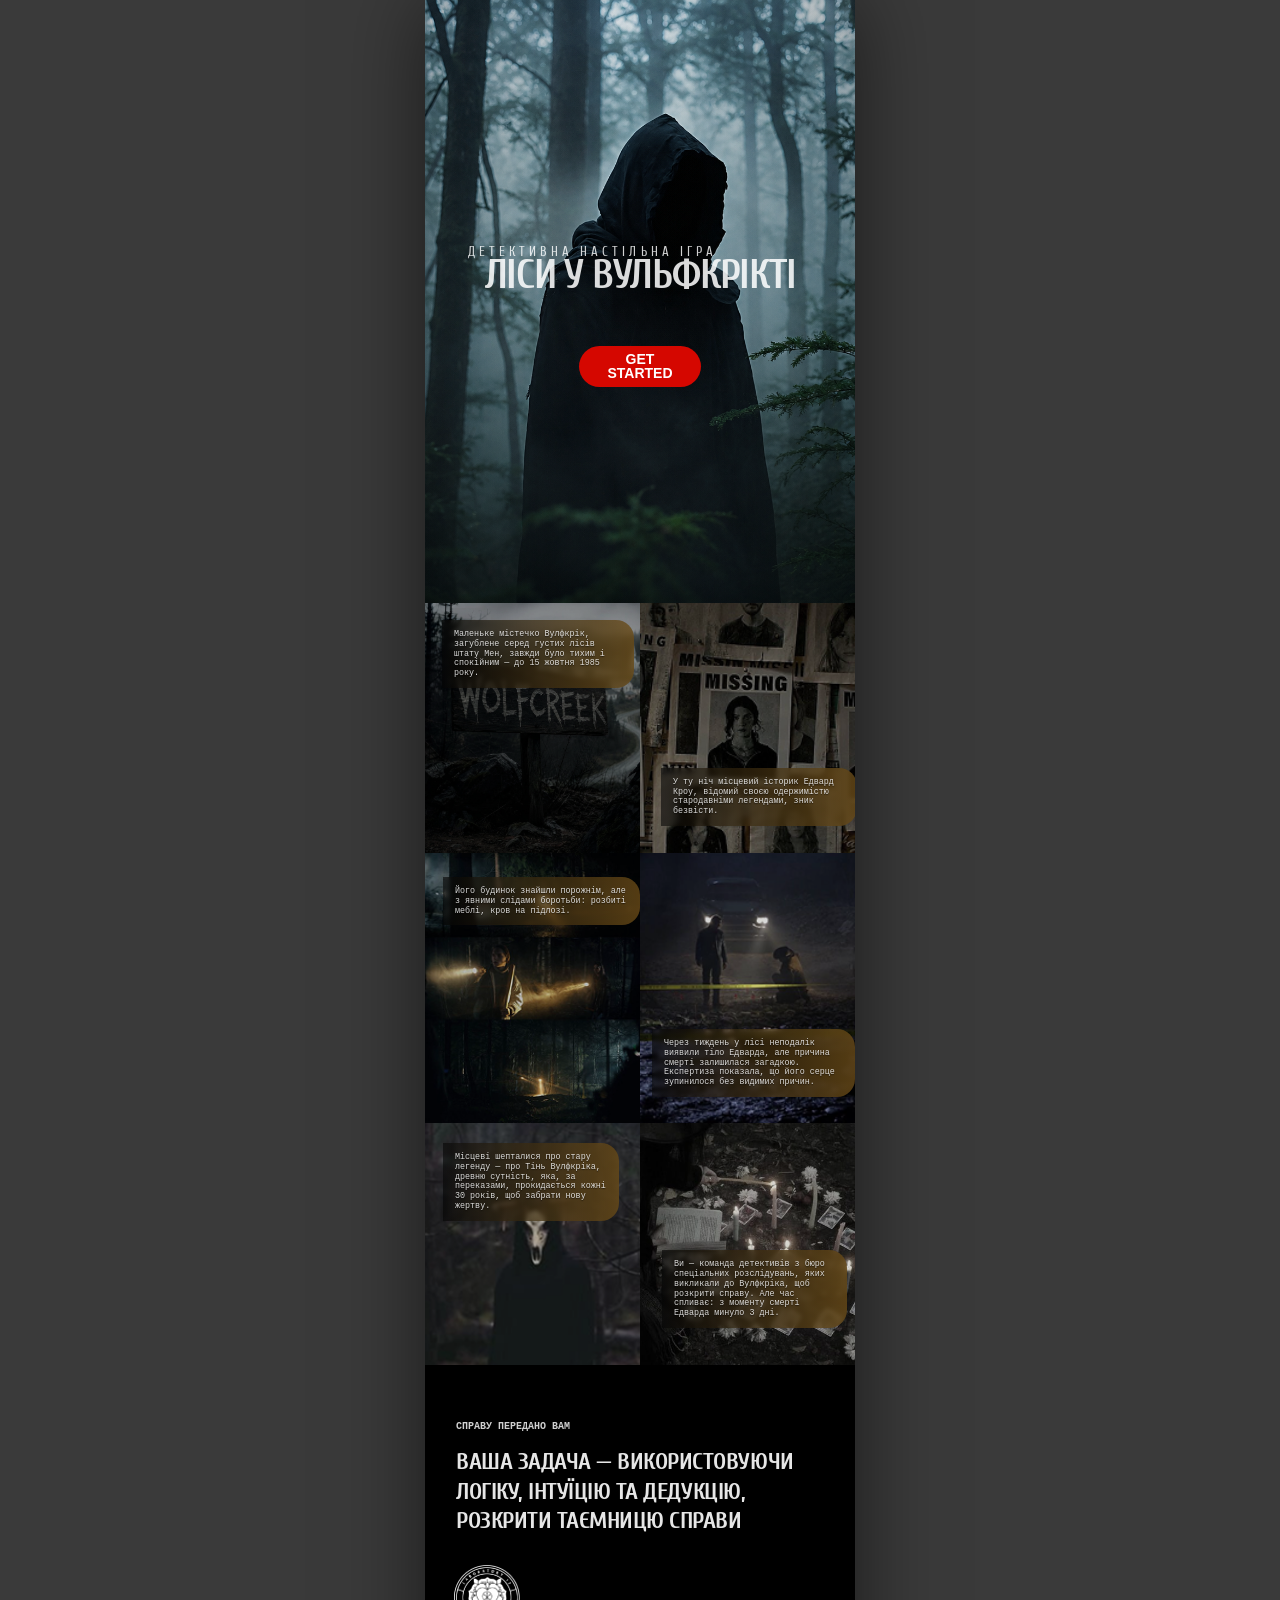
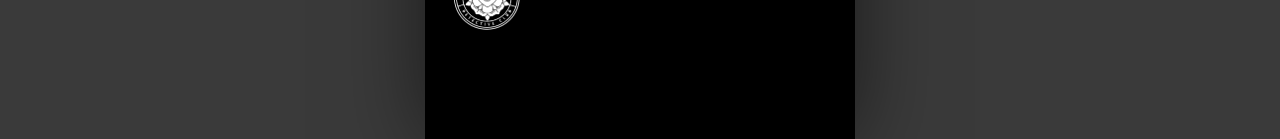
==== commit a8457ba6: "design correct" ====
--- a/index.html
+++ b/index.html
@@ -107,7 +107,7 @@
             </div>
 
             <figure class="handoff__seal">
-                <img src="assets/images/logo.jpg" alt="Печатка Laboratory 17 Detective Club" loading="lazy">
+                <img src="assets/images/normal.jpg" alt="Печатка Laboratory 17 Detective Club" loading="lazy">
             </figure>
         </section>
     </main>
--- a/style.css
+++ b/style.css
@@ -34,6 +34,8 @@
 }
 
 html {
+    min-height: 100%;
+    background: #3a3a3a; /* нейтральне тло навколо мобільного "острівця" на широких екранах */
     scroll-behavior: smooth;
 }
 
@@ -67,7 +69,7 @@
 .hero {
     position: relative;
     display: grid;
-    min-height: 100svh;
+    min-height: 120svh;
     place-items: center;
     overflow: hidden;
     padding: 72px 20px;
@@ -102,7 +104,7 @@
     background: #000;
     opacity: 0;
     pointer-events: none;
-    transition: opacity 0.55s ease;
+    transition: opacity 0.8s ease;
 }
 
 .hero-overlay.fade-black {
@@ -268,7 +270,7 @@
     content: "";
     position: absolute;
     inset: 0;
-    background: linear-gradient(180deg, rgba(23, 20, 17, 0.02), rgba(23, 20, 17, 0.62));
+    background: transparent;
     pointer-events: none;
 }
 
@@ -348,327 +350,306 @@
 .handoff__seal img {
     width: 100%;
     height: 100%;
+    filter: invert(1);
     object-fit: cover;
-    object-position: 50% 47%;
-    transform: scale(1.58);
-    filter: invert(1) contrast(1.08);
-    mix-blend-mode: multiply;
-}
-
-@media (max-width: 820px) {
-    .hero::before {
-        inset: 14px;
-    }
-
-    .story__grid,
-    .handoff {
-        grid-template-columns: 1fr;
-    }
-
-    .beat,
-    .beat:nth-child(2n) {
-        min-height: 560px;
-        margin-top: 0;
-    }
-
-    .handoff__seal {
-        justify-self: start;
-    }
-}
-
-@media (max-width: 560px) {
-    html {
-        background: #3a3a3a;
-    }
-
-    body {
-        width: 100%;
-        margin-inline: 0;
-        background: #000;
-        color: #fff;
-        font-family: "CuprumLocal", "Arial Narrow", Arial, sans-serif;
-        box-shadow: none;
-    }
-
-    .hero {
-        min-height: 603px;
-        padding: 0 14px 134px;
-        align-items: end;
-        background-position: 50% 50%;
-    }
-
-    .hero::before {
-        display: none;
-    }
-
-    .hero-tint {
-        background:
-            linear-gradient(180deg, rgba(4, 9, 10, 0.05) 0%, rgba(4, 9, 10, 0.08) 52%, rgba(4, 9, 10, 0.42) 100%),
-            linear-gradient(90deg, rgba(4, 9, 10, 0.22), rgba(4, 9, 10, 0.04) 48%, rgba(4, 9, 10, 0.22));
-    }
-
-    .hero-center {
-        display: grid;
-        justify-items: center;
-        width: 100%;
-        transform: translateY(-82px);
-    }
-
-    .hero-subtitle {
-        justify-self: start;
-        margin: 0 0 -1px 29px;
-        color: rgba(255, 255, 255, 0.82);
-        font-size: 13px;
-        font-weight: 400;
-        letter-spacing: 0.31em;
-        line-height: 0.98;
-        text-align: left;
-    }
-
-    .hero-title {
-        width: 100%;
-        color: rgba(255, 255, 255, 0.86);
-        font-family: "CuprumLocal", "Arial Narrow", Arial, sans-serif;
-        font-size: 41px;
-        font-weight: 700;
-        letter-spacing: -0.03em;
-        line-height: 0.92;
-        text-align: center;
-        text-wrap: nowrap;
-    }
-
-    .btn-get-started {
-        width: 122px;
-        min-height: 29px;
-        margin-top: 51px;
-        border: 0;
-        border-radius: 999px;
-        background: #d50700;
-        color: #fff;
-        padding: 6px 13px 7px;
-        font-size: 14px;
-        font-weight: 700;
-        letter-spacing: 0;
-        line-height: 1;
-    }
-
-    .btn-get-started:hover {
-        background: #d50700;
-        color: #fff;
-        transform: none;
-    }
-
-    .story {
-        overflow: hidden;
-        margin-top: 0;
-        background: #000;
-        padding: 0 0 34px;
-    }
-
-    .story::before {
-        display: none;
-    }
-
-    .story__grid {
-        width: 100%;
-        grid-template-columns: repeat(2, minmax(0, 1fr));
-        gap: 0;
-        background: #000;
-    }
-
-    .beat,
-    .beat:nth-child(2n) {
-        position: relative;
-        display: flex;
-        margin-top: 0;
-        box-shadow: none;
-        background: #000;
-        overflow: hidden;
-    }
-
-    .beat:nth-child(1),
-    .beat:nth-child(2) {
-        min-height: 250px;
-    }
-
-    .beat:nth-child(3),
-    .beat:nth-child(4) {
-        min-height: 270px;
-    }
-
-    .beat:nth-child(5),
-    .beat:nth-child(6) {
-        min-height: 242px;
-    }
-
-    .beat__img {
-        position: absolute;
-        inset: 0;
-        width: 100%;
-        height: 100%;
-        object-fit: cover;
-        filter: grayscale(0.2) brightness(0.62) contrast(1.05);
-    }
-
-    .beat:nth-child(1) .beat__img {
-        object-position: 52% center;
-    }
-
-    .beat:nth-child(2) .beat__img {
-        object-position: 52% 20%;
-    }
-
-    .beat:nth-child(3) .beat__img {
-        object-position: 50% 45%;
-    }
-
-    .beat:nth-child(4) .beat__img {
-        object-position: 50% 52%;
-    }
-
-    .beat:nth-child(5) .beat__img {
-        object-position: 50% 68%;
-    }
-
-    .beat:nth-child(6) .beat__img {
-        object-position: 50% 50%;
-    }
-
-    .beat::after {
-        display: block;
-        background: rgba(0, 0, 0, 0.15);
-    }
-
-    .beat__card {
-        position: absolute;
-        z-index: 2;
-        width: 153px;
-        min-height: auto;
-        margin: 0;
-        border: 0;
-        border-radius: 0 18px 18px 0;
-        background: linear-gradient(90deg, rgba(5, 5, 5, 0.58), rgba(105, 75, 24, 0.8));
-        color: rgba(255, 255, 255, 0.84);
-        padding: 10px 12px 9px;
-        font-family: "Courier New", Courier, monospace;
-        font-size: 8.4px;
-        line-height: 1.17;
-        box-shadow: none;
-        text-shadow: 0 1px 1px rgba(0, 0, 0, 0.55);
-        backdrop-filter: blur(2px);
-        -webkit-backdrop-filter: blur(2px);
-    }
-
-    .beat:nth-child(1) .beat__card {
-        top: 17px;
-        left: 17px;
-        width: 192px;
-    }
-
-    .beat:nth-child(2) .beat__card {
-        right: -2px;
-        bottom: 27px;
-        width: 196px;
-        transform: none;
-    }
-
-    .beat:nth-child(3) .beat__card {
-        top: 24px;
-        left: 18px;
-        width: 197px;
-    }
-
-    .beat:nth-child(4) .beat__card {
-        right: 0;
-        bottom: 26px;
-        width: 203px;
-    }
-
-    .beat:nth-child(5) .beat__card {
-        top: 20px;
-        left: 18px;
-        width: 176px;
-    }
-
-    .beat:nth-child(6) .beat__card {
-        right: 8px;
-        bottom: 37px;
-        width: 185px;
-    }
-
-    .beat:nth-child(1) {
-        grid-column: 1 / 2;
-    }
-
-    .beat:nth-child(2) {
-        grid-column: 2 / 3;
-    }
-
-    .beat:nth-child(3) {
-        grid-column: 1 / 2;
-    }
-
-    .beat:nth-child(4) {
-        grid-column: 2 / 3;
-    }
-
-    .beat:nth-child(5) {
-        grid-column: 1 / 2;
-    }
-
-    .beat:nth-child(6) {
-        grid-column: 2 / 3;
-    }
-
-    .handoff {
-        width: 100%;
-        min-height: 258px;
-        margin: 0;
-        grid-template-columns: 1fr;
-        gap: 25px;
-        border: 0;
-        background: #000;
-        padding: 56px 31px 74px;
-    }
-
-    .handoff__label {
-        margin-bottom: 15px;
-        color: rgba(255, 255, 255, 0.82);
-        font-family: "Courier New", Courier, monospace;
-        font-size: 10px;
-        font-weight: 700;
-        letter-spacing: 0;
-    }
-
-    .handoff__cta {
-        color: rgba(255, 255, 255, 0.9);
-        font-family: "CuprumLocal", "Arial Narrow", Arial, sans-serif;
-        font-size: 24px;
-        font-weight: 700;
-        letter-spacing: -0.02em;
-        line-height: 1.23;
-        text-transform: uppercase;
-    }
-
-    .handoff__cta em {
-        font-style: normal;
-    }
-
-    .handoff__seal {
-        width: 70px;
-        justify-self: start;
-        margin-left: 5px;
-        border: 0;
-        background: transparent;
-        filter: invert(1) grayscale(1) contrast(1.2);
-        mix-blend-mode: screen;
-    }
-
-    .handoff__seal img {
-        filter: none;
-        mix-blend-mode: normal;
-        transform: scale(1.62);
-    }
+    object-position: 40% 50%;
+    transform: scale(0.5);
+    mix-blend-mode: normal;
+}
+
+/* Мобільний вигляд показуємо завжди, незалежно від реальної ширини екрана:
+   вся сітка нижче раніше жила під @media (max-width: 560px) — тепер вона
+   застосовується безумовно, а body стягнутий у фіксовану "мобільну" ширину
+   й центрований, тому на широкому мониторі сайт лягає острівцем по центру
+   з нейтральним тлом навколо (див. html вище), а на реальному телефоні
+   виглядає так само, як і раніше. */
+body {
+    max-width: 430px;
+    margin-inline: auto;
+    background: #000;
+    color: #fff;
+    font-family: "CuprumLocal", "Arial Narrow", Arial, sans-serif;
+    box-shadow: 0 0 80px rgba(0, 0, 0, 0.55);
+}
+
+.hero {
+    min-height: 603px;
+    padding: 0 14px 134px;
+    align-items: end;
+    background-position: 50% 50%;
+}
+
+.hero::before {
+    display: none;
+}
+
+.hero-tint {
+    background:
+        linear-gradient(180deg, rgba(4, 9, 10, 0.05) 0%, rgba(4, 9, 10, 0.08) 52%, rgba(4, 9, 10, 0.42) 100%),
+        linear-gradient(90deg, rgba(4, 9, 10, 0.22), rgba(4, 9, 10, 0.04) 48%, rgba(4, 9, 10, 0.22));
+}
+
+.hero-center {
+    display: grid;
+    justify-items: center;
+    width: 100%;
+    transform: translateY(-82px);
+}
+
+.hero-subtitle {
+    justify-self: start;
+    margin: 0 0 -1px 29px;
+    color: rgba(255, 255, 255, 0.82);
+    font-size: 13px;
+    font-weight: 400;
+    letter-spacing: 0.31em;
+    line-height: 0.98;
+    text-align: left;
+}
+
+.hero-title {
+    width: 100%;
+    color: rgba(255, 255, 255, 0.86);
+    font-family: "CuprumLocal", "Arial Narrow", Arial, sans-serif;
+    font-size: 41px;
+    font-weight: 700;
+    letter-spacing: -0.03em;
+    line-height: 0.92;
+    text-align: center;
+    text-wrap: nowrap;
+}
+
+.btn-get-started {
+    width: 122px;
+    min-height: 29px;
+    margin-top: 51px;
+    border: 0;
+    border-radius: 999px;
+    background: #d50700;
+    color: #fff;
+    padding: 6px 13px 7px;
+    font-size: 14px;
+    font-weight: 700;
+    letter-spacing: 0;
+    line-height: 1;
+}
+
+.btn-get-started:hover {
+    background: #d50700;
+    color: #fff;
+    transform: none;
+}
+
+.story {
+    overflow: hidden;
+    margin-top: 0;
+    background: #000;
+    padding: 0 0 34px;
+}
+
+.story::before {
+    display: none;
+}
+
+.story__grid {
+    width: 100%;
+    grid-template-columns: repeat(2, minmax(0, 1fr));
+    gap: 0;
+    background: #000;
+}
+
+.beat,
+.beat:nth-child(2n) {
+    position: relative;
+    display: flex;
+    margin-top: 0;
+    box-shadow: none;
+    background: #000;
+    overflow: hidden;
+}
+
+.beat:nth-child(1),
+.beat:nth-child(2) {
+    min-height: 250px;
+}
+
+.beat:nth-child(3),
+.beat:nth-child(4) {
+    min-height: 270px;
+}
+
+.beat:nth-child(5),
+.beat:nth-child(6) {
+    min-height: 242px;
+}
+
+.beat__img {
+    position: absolute;
+    inset: 0;
+    width: 100%;
+    height: 100%;
+    object-fit: cover;
+    filter: grayscale(0.2) brightness(1) contrast(1);
+}
+
+.beat:nth-child(1) .beat__img {
+    object-position: 52% center;
+}
+
+.beat:nth-child(2) .beat__img {
+    object-position: 52% 20%;
+}
+
+.beat:nth-child(3) .beat__img {
+    object-position: 50% 45%;
+}
+
+.beat:nth-child(4) .beat__img {
+    object-position: 50% 52%;
+}
+
+.beat:nth-child(5) .beat__img {
+    object-position: 50% 68%;
+}
+
+.beat:nth-child(6) .beat__img {
+    object-position: 50% 50%;
+}
+
+.beat::after {
+    display: block;
+    background: rgba(0, 0, 0, 0.15);
+}
+
+.beat__card {
+    position: absolute;
+    z-index: 2;
+    width: 153px;
+    min-height: auto;
+    margin: 0;
+    border: 0;
+    border-radius: 0 18px 18px 0;
+    background: linear-gradient(90deg, rgba(5, 5, 5, 0.58), rgba(105, 75, 24, 0.8));
+    color: rgba(255, 255, 255, 0.84);
+    padding: 10px 12px 9px;
+    font-family: "Courier New", Courier, monospace;
+    font-size: 8.4px;
+    line-height: 1.17;
+    box-shadow: none;
+    text-shadow: 0 1px 1px rgba(0, 0, 0, 0.55);
+    backdrop-filter: blur(2px);
+    -webkit-backdrop-filter: blur(2px);
+}
+
+.beat:nth-child(1) .beat__card {
+    top: 17px;
+    left: 17px;
+    width: 192px;
+}
+
+.beat:nth-child(2) .beat__card {
+    right: -2px;
+    bottom: 27px;
+    width: 196px;
+    transform: none;
+}
+
+.beat:nth-child(3) .beat__card {
+    top: 24px;
+    left: 18px;
+    width: 197px;
+}
+
+.beat:nth-child(4) .beat__card {
+    right: 0;
+    bottom: 26px;
+    width: 203px;
+}
+
+.beat:nth-child(5) .beat__card {
+    top: 20px;
+    left: 18px;
+    width: 176px;
+}
+
+.beat:nth-child(6) .beat__card {
+    right: 8px;
+    bottom: 37px;
+    width: 185px;
+}
+
+.beat:nth-child(1) {
+    grid-column: 1 / 2;
+}
+
+.beat:nth-child(2) {
+    grid-column: 2 / 3;
+}
+
+.beat:nth-child(3) {
+    grid-column: 1 / 2;
+}
+
+.beat:nth-child(4) {
+    grid-column: 2 / 3;
+}
+
+.beat:nth-child(5) {
+    grid-column: 1 / 2;
+}
+
+.beat:nth-child(6) {
+    grid-column: 2 / 3;
+}
+
+.handoff {
+    width: 100%;
+    min-height: 258px;
+    margin: 0;
+    grid-template-columns: 1fr;
+    gap: 25px;
+    border: 0;
+    background: #000;
+    padding: 56px 31px 74px;
+}
+
+.handoff__label {
+    margin-bottom: 15px;
+    color: rgba(255, 255, 255, 0.82);
+    font-family: "Courier New", Courier, monospace;
+    font-size: 10px;
+    font-weight: 700;
+    letter-spacing: 0;
+}
+
+.handoff__cta {
+    color: rgba(255, 255, 255, 0.9);
+    font-family: "CuprumLocal", "Arial Narrow", Arial, sans-serif;
+    font-size: 24px;
+    font-weight: 700;
+    letter-spacing: -0.02em;
+    line-height: 1.23;
+    text-transform: uppercase;
+}
+
+.handoff__cta em {
+    font-style: normal;
+}
+
+.handoff__seal {
+    width: 70px;
+    justify-self: start;
+    margin-left: -4px;
+    border: 0;
+    background: transparent;
+    filter: invert(1) grayscale(1) contrast(1.2);
+    mix-blend-mode: screen;
+}
+
+.handoff__seal img {
+    filter: invert(1);
+    mix-blend-mode: normal;
+    transform: scale(1);
 }
 
 @media (prefers-reduced-motion: reduce) {
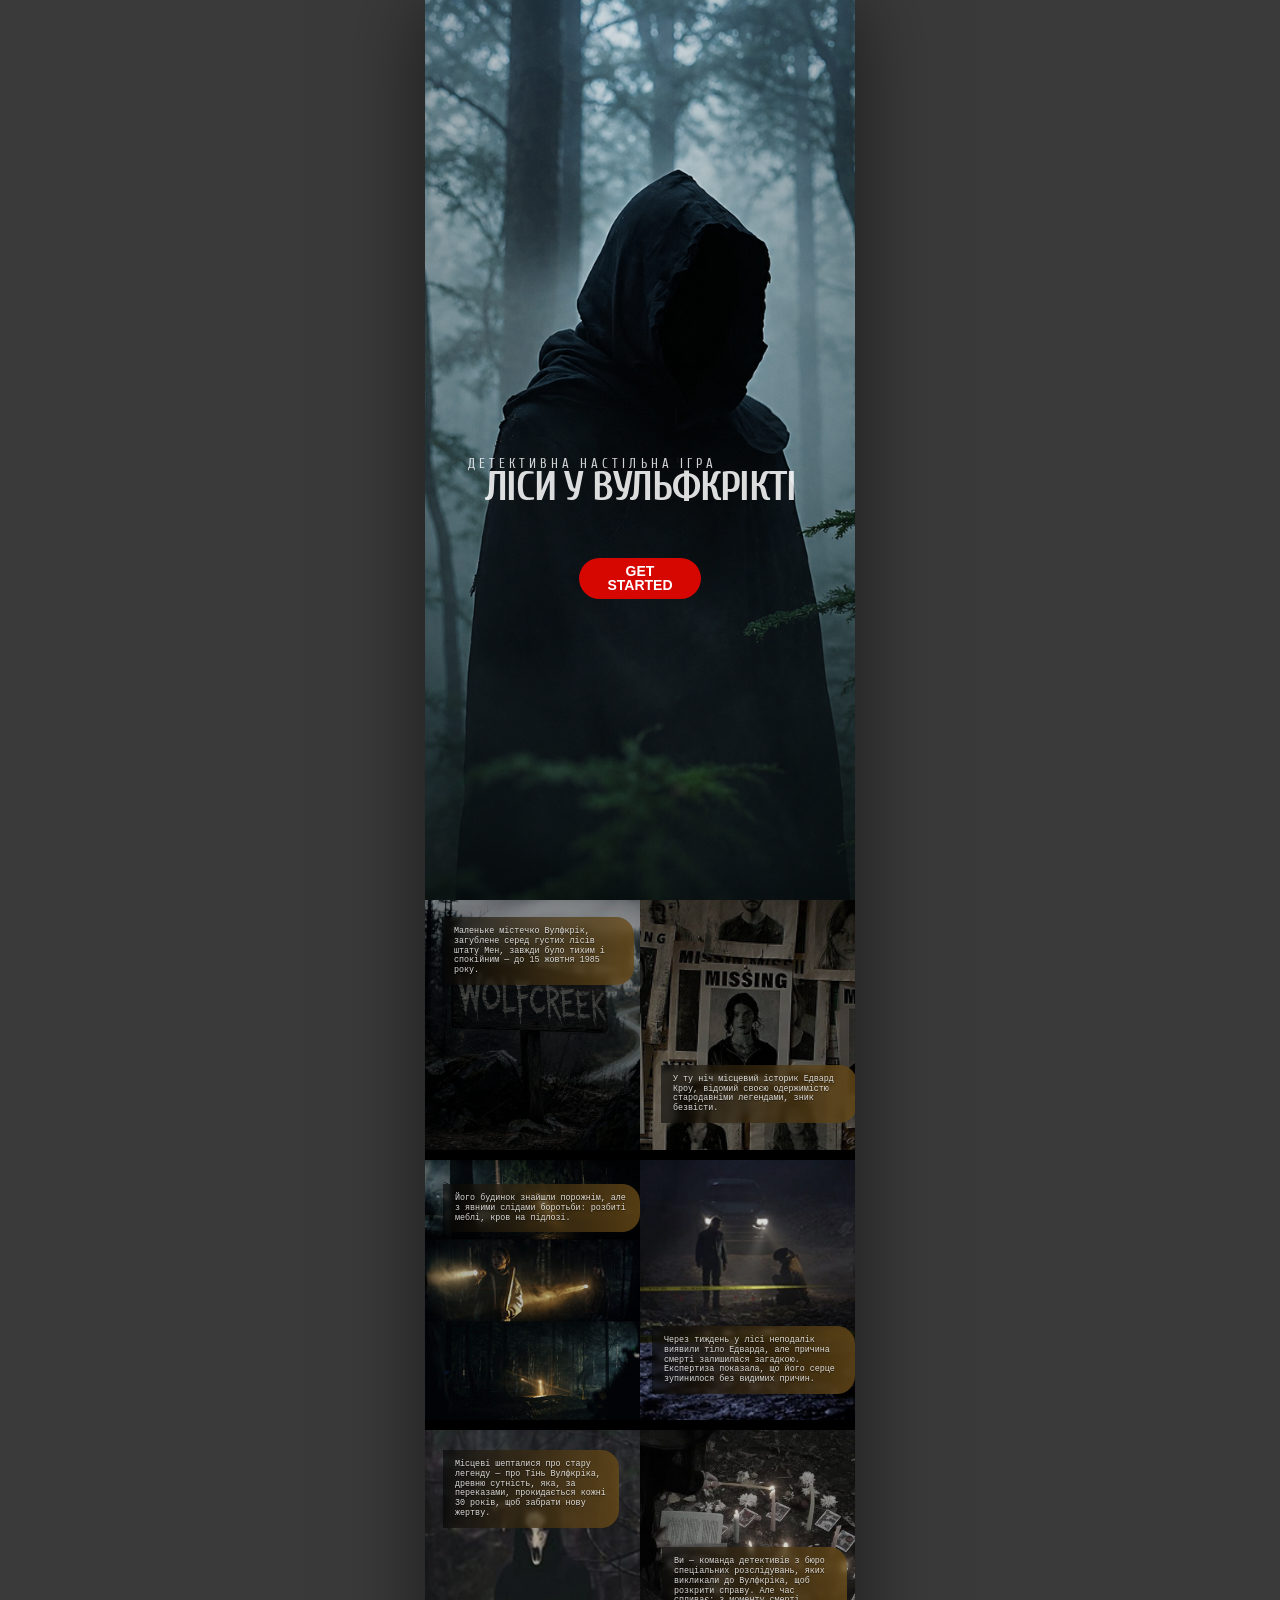
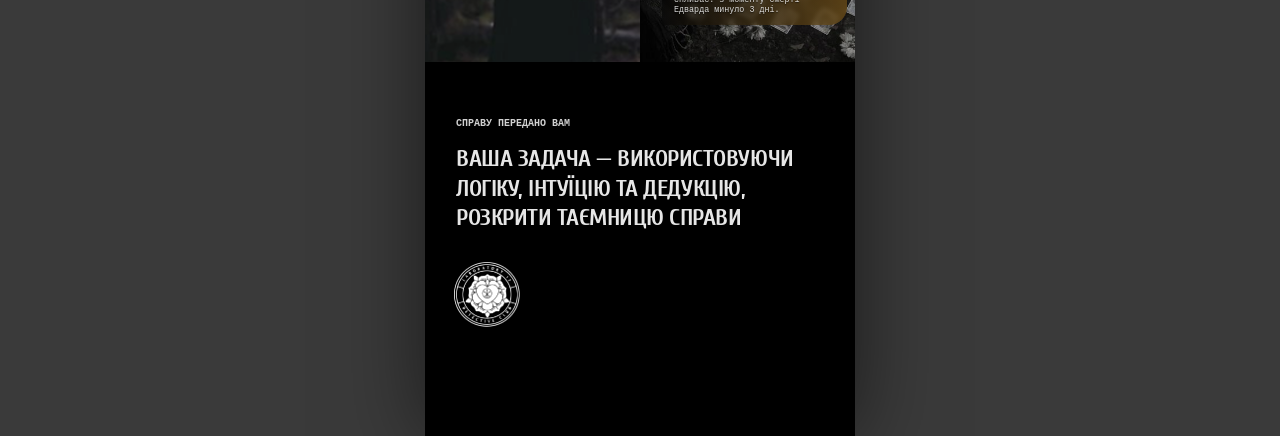
==== commit 5efa1b4f: "last one design correcting" ====
--- a/index.html
+++ b/index.html
@@ -21,7 +21,6 @@
     <!-- MODAL FOR VIDEO -->
     <div class="video-modal" id="videoModal">
         <div class="modal-content">
-            <button class="modal-close" id="closeModal">✕</button>
             <video class="modal-video" id="modalVideo" controls>
                 <source src="assets/video/KLIP.mp4" type="video/mp4">
             </video>
@@ -52,6 +51,8 @@
                     стародавніми легендами, зник безвісти.
                 </p>
             </article>
+
+            
 
             <!-- 3 — нічний ліс, ліхтарі -->
             <article class="beat beat--start">
--- a/style.css
+++ b/style.css
@@ -69,10 +69,10 @@
 .hero {
     position: relative;
     display: grid;
-    min-height: 120svh;
+    height: 100svh;
     place-items: center;
     overflow: hidden;
-    padding: 72px 20px;
+    padding: 0px 0px;
     background-image: url("assets/images/hero-forest-figure.png");
     background-position: center;
     background-size: cover;
@@ -104,7 +104,7 @@
     background: #000;
     opacity: 0;
     pointer-events: none;
-    transition: opacity 0.8s ease;
+    transition: opacity 3s ease;
 }
 
 .hero-overlay.fade-black {
@@ -116,6 +116,7 @@
     z-index: 3;
     width: min(100%, 780px);
     text-align: center;
+    transform: translateY(40px);
 }
 
 .hero-subtitle {
@@ -196,20 +197,6 @@
     background: #000;
 }
 
-.modal-close {
-    position: absolute;
-    right: 0;
-    bottom: calc(100% + 12px);
-    width: 42px;
-    height: 42px;
-    border: 1px solid rgba(251, 247, 239, 0.65);
-    background: transparent;
-    color: var(--paper);
-    cursor: pointer;
-    font-size: 28px;
-    line-height: 1;
-}
-
 .story {
     position: relative;
     background:
@@ -393,7 +380,7 @@
     display: grid;
     justify-items: center;
     width: 100%;
-    transform: translateY(-82px);
+    transform: translateY(-167px);
 }
 
 .hero-subtitle {
@@ -476,11 +463,13 @@
 .beat:nth-child(3),
 .beat:nth-child(4) {
     min-height: 270px;
+    border-top: 10px solid #000;
 }
 
 .beat:nth-child(5),
 .beat:nth-child(6) {
     min-height: 242px;
+    border-top: 10px solid #000;
 }
 
 .beat__img {
